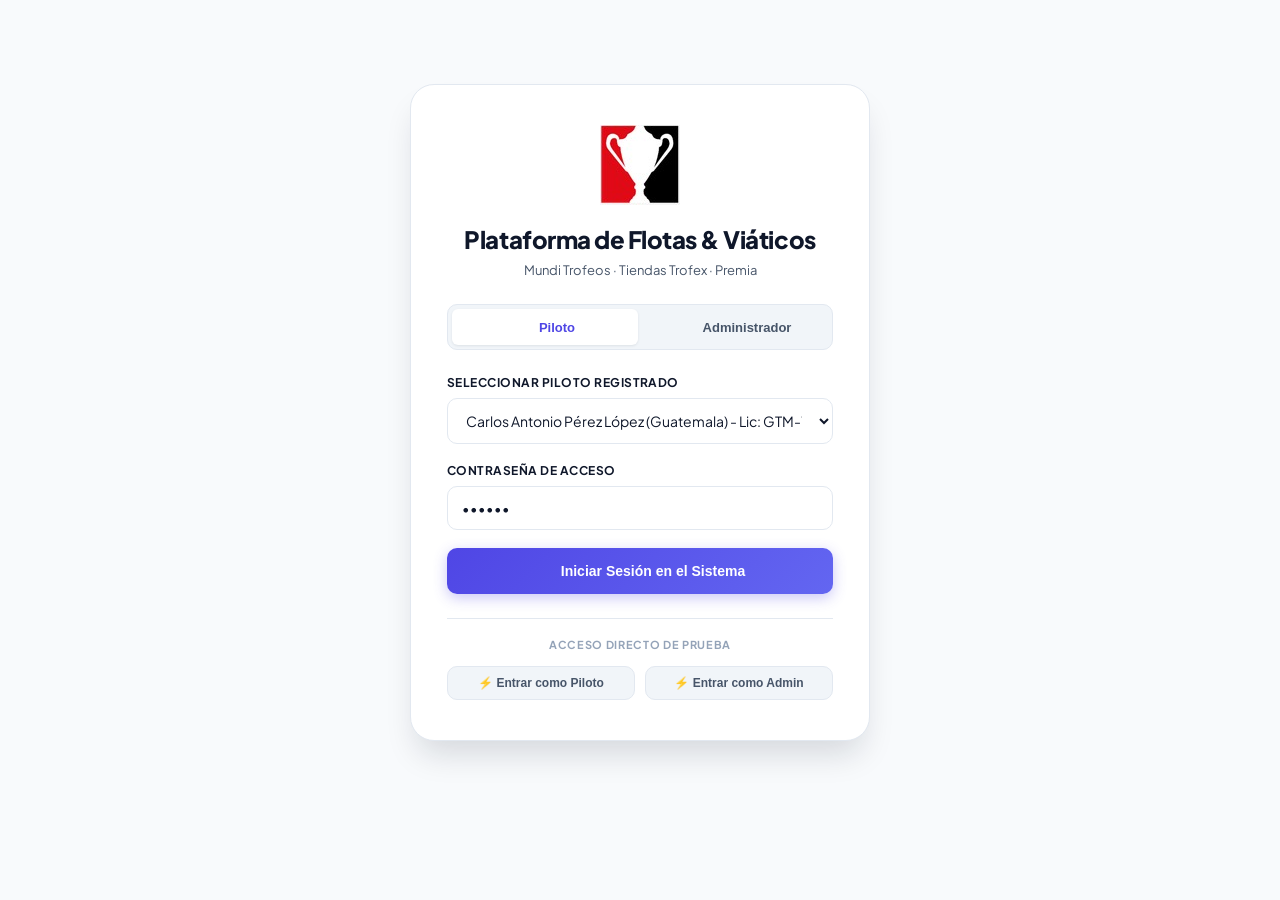
==== index.html @ e3c04eeb "Initial commit - Sistema de Rutas y Viaticos Grupo Premia" ====
<!DOCTYPE html>
<html lang="es">
<head>
  <meta charset="UTF-8">
  <meta name="viewport" content="width=device-width, initial-scale=1.0">
  <title>Mundi Trofeos · Tiendas Trofex · Premia - Sistema de Rutas y Viáticos</title>
  <link rel="stylesheet" href="css/styles.css">
  <!-- Lucide Icons -->
  <script src="https://unpkg.com/lucide@latest"></script>
  <!-- HTML2PDF.js for Client-Side PDF Generation -->
  <script src="https://cdnjs.cloudflare.com/ajax/libs/html2pdf.js/0.10.1/html2pdf.bundle.min.js"></script>
</head>
<body>

  <div class="app-container">
    
    <!-- ENTERPRISE NAVBAR -->
    <header class="navbar" id="navbar" style="display: none;">
      <div class="brand-section">
        <img src="logomundi.jpeg" alt="Logo Mundi Trofeos" class="brand-logo-img">
        <div class="brand-titles">
          <h1>Mundi Trofeos · Tiendas Trofex · Premia</h1>
          <p>Sistema de Gestión de Rutas y Viáticos · Centroamérica</p>
        </div>
      </div>

      <!-- Live Status Badge -->
      <div class="system-status-pill">
        <span class="status-dot"></span> <span id="status-pill-text">Pilotos</span>
      </div>

      <div class="nav-user-controls">
        <!-- Role Switcher Nav -->
        <div class="role-switcher-nav" id="nav-role-switcher">
          <button type="button" class="nav-role-btn active" id="nbtn-pilot" onclick="switchUserRole('pilot')">
            <i data-lucide="user-check" style="width: 14px; height: 14px;"></i> Modo Piloto
          </button>
          <button type="button" class="nav-role-btn" id="nbtn-admin" onclick="switchUserRole('admin')">
            <i data-lucide="shield" style="width: 14px; height: 14px;"></i> Modo Admin
          </button>
        </div>

        <!-- User Badge -->
        <div class="user-profile-badge" id="user-profile-badge">
          <div class="user-avatar-circle" id="user-avatar-text">U</div>
          <div style="display: flex; flex-direction: column;">
            <span class="user-name-text" id="user-display-name">Usuario</span>
            <span class="user-role-text" id="user-display-role">Piloto</span>
          </div>
        </div>

        <!-- Logout Button -->
        <button type="button" class="btn-logout-nav" onclick="logoutSession()">
          <i data-lucide="log-out" style="width: 14px; height: 14px;"></i> Salir
        </button>
      </div>
    </header>

    <!-- MAIN WORKSPACE -->
    <main class="main-workspace">

      <!-- ===================================================================
           1. AUTHENTICATION SCREEN (LOGIN)
           =================================================================== -->
      <section class="login-wrapper" id="login-screen">
        <div class="login-card-enterprise">
          <div class="login-brand-header">
            <img src="logomundi.jpeg" alt="Mundi Trofeos" class="login-logo-img">
            <h2>Plataforma de Flotas & Viáticos</h2>
            <p>Mundi Trofeos · Tiendas Trofex · Premia</p>
          </div>

          <!-- Role Selector -->
          <div class="login-role-tabs">
            <button type="button" class="role-tab-item active" id="tab-login-pilot" onclick="switchLoginRole('pilot')">
              <i data-lucide="user-check" style="width: 16px; height: 16px;"></i> Piloto
            </button>
            <button type="button" class="role-tab-item" id="tab-login-admin" onclick="switchLoginRole('admin')">
              <i data-lucide="shield" style="width: 16px; height: 16px;"></i> Administrador
            </button>
          </div>

          <!-- Form -->
          <form id="form-login" onsubmit="handleLoginSubmit(event)" style="display: flex; flex-direction: column; gap: 18px;">
            <div class="form-field" id="group-pilot-select">
              <label class="form-label-custom">Seleccionar Piloto Registrado</label>
              <select class="form-select-custom" id="login-pilot-id" required>
                <!-- Populated dynamically -->
              </select>
            </div>

            <div class="form-field" id="group-admin-email" style="display: none;">
              <label class="form-label-custom">Correo Corporativo</label>
              <input type="email" class="form-input-custom" id="login-admin-email" value="admin@munditrofeos.com" placeholder="admin@munditrofeos.com">
            </div>

            <div class="form-field">
              <label class="form-label-custom">Contraseña de Acceso</label>
              <input type="password" class="form-input-custom" id="login-password" value="123456" placeholder="••••••••" required>
            </div>

            <button type="submit" class="btn-primary-lg">
              <i data-lucide="log-in" style="width: 18px; height: 18px;"></i> Iniciar Sesión en el Sistema
            </button>
          </form>

          <!-- Quick Access Demo -->
          <div class="quick-demo-wrapper">
            <p class="demo-title-text">Acceso Directo de Prueba</p>
            <div class="demo-buttons-grid">
              <button type="button" class="btn-demo-pill" onclick="quickLogin('pilot')">⚡ Entrar como Piloto</button>
              <button type="button" class="btn-demo-pill" onclick="quickLogin('admin')">⚡ Entrar como Admin</button>
            </div>
          </div>
        </div>
      </section>

      <!-- ===================================================================
           2. PILOT PORTAL VIEW
           =================================================================== -->
      <section id="pilot-view" style="display: none; flex-direction: column; gap: 24px; width: 100%;">
        
        <!-- Welcome Hero Header -->
        <div class="card-enterprise" style="flex-direction: row; justify-content: space-between; align-items: center; flex-wrap: wrap;">
          <div>
            <span style="font-size: 11px; font-weight: 800; color: var(--primary); text-transform: uppercase; letter-spacing: 0.08em;">Portal del Conductor</span>
            <h2 id="pilot-welcome-name" style="font-size: 22px; font-weight: 800; color: var(--dark-slate);">Bienvenido al Sistema</h2>
            <p style="font-size: 13px; color: var(--text-secondary);">Selecciona una de las dos opciones de viaje para desplegar el formulario correspondiente.</p>
          </div>
        </div>

        <!-- ACTIVE ROUTE TELEMETRY BANNER -->
        <div id="active-route-banner" class="active-route-telemetry" style="display: none;">
          <div class="telemetry-top-bar">
            <div class="live-route-chip">
              <span class="pulse-dot-red"></span> RUTA EN MONITOREO ACTIVO
            </div>
            <div style="font-size: 12px; color: #94a3b8; font-weight: 600;" id="active-route-date">
              27/07/2026
            </div>
          </div>

          <div style="display: flex; align-items: center; justify-content: space-between; flex-wrap: wrap; gap: 16px;">
            <div>
              <p style="font-size: 11px; text-transform: uppercase; letter-spacing: 0.06em; color: #94a3b8;">Tiempo Transcurrido en Carretera</p>
              <div class="digital-timer-clock" id="active-route-timer">00:00:00</div>
            </div>

            <div style="width: 240px;">
              <button type="button" class="btn-end-route" onclick="confirmEndRoute()">
                <i data-lucide="stop-circle" style="width: 18px; height: 18px;"></i> Finalizar Ruta de Transporte
              </button>
            </div>
          </div>

          <div class="telemetry-specs-grid">
            <div class="spec-item">
              <p>Piloto a Cargo</p>
              <p id="ar-pilot-name">—</p>
            </div>
            <div class="spec-item">
              <p>Placa Vehículo</p>
              <p id="ar-vehicle-plate">—</p>
            </div>
            <div class="spec-item">
              <p>Unidad</p>
              <p id="ar-vehicle-unit">—</p>
            </div>
            <div class="spec-item">
              <p>Modelo</p>
              <p id="ar-vehicle-model">—</p>
            </div>
            <div class="spec-item">
              <p>Hora de Salida</p>
              <p id="ar-start-time">—</p>
            </div>
          </div>
        </div>

        <!-- -------------------------------------------------------------------
             TRIP TYPE SELECTION CARDS (ALWAYS VISIBLE FIRST)
             ------------------------------------------------------------------- -->
        <div id="section-trip-type-selector" class="card-enterprise">
          <div class="card-header-title">
            <i data-lucide="compass" style="width: 18px; height: 18px;"></i>
            Paso Obligatorio: Seleccionar Opción de Viaje
          </div>
          <p style="font-size: 13px; color: var(--text-secondary); font-weight: 600;">⚠️ Por favor haz clic en una de las dos opciones para desplegar el formulario correspondiente:</p>

          <div class="trip-type-grid" style="margin-top: 10px;">
            <!-- Option 1: Viaje de -1 día -->
            <div class="trip-type-card single-day" id="card-type-single" onclick="selectTripType('single')">
              <div class="trip-type-icon emerald"><i data-lucide="truck"></i></div>
              <span class="trip-type-badge badge-success">Recorrido Local / Diario</span>
              <h3>Viaje de 1 Día o Menos (-1 Día)</h3>
              <p>Para rutas diarias de reparto o inspecciones cortas sin pernocta. Incluye checklist pre-viaje, control de odómetro, combustible y cronómetro en vivo.</p>
            </div>

            <!-- Option 2: Viaje de +1 día -->
            <div class="trip-type-card multi-day" id="card-type-multi" onclick="selectTripType('multi')">
              <div class="trip-type-icon purple"><i data-lucide="hotel"></i></div>
              <span class="trip-type-badge badge-purple">Recorrido Con Pernocta</span>
              <h3>Viaje de Más de 1 Día (+1 Día)</h3>
              <p>Para rutas foráneas de larga distancia que requieren hospedaje, presupuesto de comidas, combustible por galonaje, depreciación y carga de recibos.</p>
            </div>
          </div>
        </div>

        <!-- -------------------------------------------------------------------
             FORM OPTION 1: SINGLE-DAY PRE-TRIP INSPECTION FORM (HIDDEN UNTIL SELECTED)
             ------------------------------------------------------------------- -->
        <div id="section-single-day-form" class="card-enterprise" style="display: none;">
          <div class="card-header-title">
            <i data-lucide="clipboard-check" style="width: 18px; height: 18px;"></i>
            Formulario de Ruta de 1 Día (Inspección Pre-Viaje)
          </div>

          <form id="form-inspection" onsubmit="handleStartRouteSubmit(event)" style="display: flex; flex-direction: column; gap: 24px;">
            
            <div style="display: grid; grid-template-columns: repeat(auto-fit, minmax(220px, 1fr)); gap: 16px;">
              <div class="form-field">
                <label class="form-label-custom">Piloto Asignado</label>
                <select class="form-select-custom" id="insp-pilot-id" required>
                  <!-- Dynamically filled -->
                </select>
              </div>

              <div class="form-field">
                <label class="form-label-custom">Vehículo de la Flota</label>
                <select class="form-select-custom" id="insp-vehicle-id" required onchange="handleVehicleChange()">
                  <!-- Dynamically filled -->
                </select>
              </div>

              <div class="form-field">
                <label class="form-label-custom">Fecha de Salida</label>
                <input type="date" class="form-input-custom" id="insp-date" required>
              </div>

              <div class="form-field">
                <label class="form-label-custom">Hora de Inicio</label>
                <input type="text" class="form-input-custom" id="insp-start-time" readonly style="background: #f8fafc; font-weight: 700;">
              </div>
            </div>

            <!-- Vehicle Specs Badge -->
            <div id="vehicle-specs-badge" style="background: var(--bg-app); padding: 14px 18px; border-radius: var(--radius-md); border: 1px solid var(--border-light); display: flex; gap: 20px; font-size: 13px; flex-wrap: wrap;">
              <div><strong>Placa:</strong> <span id="vbadge-plate">—</span></div>
              <div><strong>Unidad:</strong> <span id="vbadge-unit">—</span></div>
              <div><strong>Tipo:</strong> <span id="vbadge-type">—</span></div>
              <div><strong>Modelo:</strong> <span id="vbadge-model">—</span></div>
              <div><strong>Chasis:</strong> <span id="vbadge-chassis">—</span></div>
            </div>

            <!-- Cleanliness, Fuel & Odometer -->
            <div style="border-top: 1px solid var(--border-light); padding-top: 18px; display: flex; flex-direction: column; gap: 16px;">
              <span style="font-size: 11px; font-weight: 800; color: var(--text-muted); text-transform: uppercase; letter-spacing: 0.06em;">1. Limpieza, Combustible & Odómetro</span>

              <div style="display: grid; grid-template-columns: repeat(auto-fit, minmax(240px, 1fr)); gap: 18px;">
                <div class="form-field">
                  <label class="form-label-custom">Limpieza Interior</label>
                  <div class="quality-selector-grid" id="qs-interior">
                    <div class="quality-pill-item bueno active" onclick="setQuality('interior', 'Bueno')">Bueno</div>
                    <div class="quality-pill-item regular" onclick="setQuality('interior', 'Regular')">Regular</div>
                    <div class="quality-pill-item malo" onclick="setQuality('interior', 'Malo')">Malo</div>
                  </div>
                </div>

                <div class="form-field">
                  <label class="form-label-custom">Limpieza Exterior</label>
                  <div class="quality-selector-grid" id="qs-exterior">
                    <div class="quality-pill-item bueno active" onclick="setQuality('exterior', 'Bueno')">Bueno</div>
                    <div class="quality-pill-item regular" onclick="setQuality('exterior', 'Regular')">Regular</div>
                    <div class="quality-pill-item malo" onclick="setQuality('exterior', 'Malo')">Malo</div>
                  </div>
                </div>

                <!-- FUEL LEVEL PILLS -->
                <div class="form-field" style="grid-column: span 2;">
                  <label class="form-label-custom">Nivel de Combustible</label>
                  <div class="quality-selector-grid" id="qs-fuel">
                    <div class="quality-pill-item bueno active" onclick="setQuality('fuel', 'Lleno')">Lleno (100%)</div>
                    <div class="quality-pill-item bueno" onclick="setQuality('fuel', '3/4')">3/4 de Tanque</div>
                    <div class="quality-pill-item regular" onclick="setQuality('fuel', '1/2')">1/2 Tanque</div>
                    <div class="quality-pill-item regular" onclick="setQuality('fuel', '1/4')">1/4 de Tanque</div>
                    <div class="quality-pill-item malo" onclick="setQuality('fuel', 'Reserva')">Reserva</div>
                  </div>
                </div>

                <div class="form-field" style="grid-column: span 2;">
                  <label class="form-label-custom">Lectura de Odómetro (KM)</label>
                  <input type="text" class="form-input-custom" id="insp-odometer" placeholder="Ej. 125,430 km" required>
                </div>
              </div>
            </div>

            <!-- Damage & Mechanical Defects Inspection -->
            <div style="border-top: 1px solid var(--border-light); padding-top: 18px;">
              <span style="font-size: 11px; font-weight: 800; color: var(--text-muted); text-transform: uppercase; letter-spacing: 0.06em;">2. Inspección de Carrocería & Defectos Mecánicos</span>

              <!-- MAIN CONDITIONAL QUESTION -->
              <div class="switch-row" style="margin-top: 12px; background: var(--bg-app); padding: 14px 18px; border-radius: var(--radius-md); border: 1.5px solid var(--border-light);">
                <span class="switch-label-text" style="font-weight: 800; font-size: 14px; color: var(--dark-slate);">¿El vehículo tiene algún daño o defecto mecánico?</span>
                <div style="display: flex; align-items: center; gap: 10px;">
                  <span id="label-has-defects" style="font-size: 12px; font-weight: 800; color: var(--text-muted);">No</span>
                  <label class="ios-switch">
                    <input type="checkbox" id="chk-has-defects" onchange="toggleDefectsSubOptions(this.checked)">
                    <span class="ios-slider"></span>
                  </label>
                </div>
              </div>

              <!-- SUB-OPTIONS CONTAINER (HIDDEN UNTIL SWITCH IS TURNED YES/ON) -->
              <div id="defects-suboptions-container" style="display: none; grid-template-columns: repeat(auto-fit, minmax(240px, 1fr)); gap: 14px; margin-top: 14px; padding: 16px; background: var(--bg-app); border-radius: var(--radius-md); border-left: 4px solid var(--rose);">
                <div class="switch-row">
                  <span class="switch-label-text">Daño en Carrocería / Golpes</span>
                  <label class="ios-switch"><input type="checkbox" id="chk-dmg-carroceria"><span class="ios-slider"></span></label>
                </div>
                <div class="switch-row">
                  <span class="switch-label-text">Vidrios / Parabrisas Rajado</span>
                  <label class="ios-switch"><input type="checkbox" id="chk-dmg-vidrios"><span class="ios-slider"></span></label>
                </div>
                <div class="switch-row">
                  <span class="switch-label-text">Llantas Desgastadas / Ponchadas</span>
                  <label class="ios-switch"><input type="checkbox" id="chk-dmg-llantas"><span class="ios-slider"></span></label>
                </div>
                <div class="switch-row">
                  <span class="switch-label-text">Espejos Retrovisores Rotos</span>
                  <label class="ios-switch"><input type="checkbox" id="chk-dmg-espejos"><span class="ios-slider"></span></label>
                </div>
                <div class="switch-row">
                  <span class="switch-label-text">Falla en Sistema de Alarma</span>
                  <label class="ios-switch"><input type="checkbox" id="chk-alarm"><span class="ios-slider"></span></label>
                </div>
                <div class="switch-row">
                  <span class="switch-label-text">Tablero / Indicadores con Falla</span>
                  <label class="ios-switch"><input type="checkbox" id="chk-def-tablero"><span class="ios-slider"></span></label>
                </div>

                <!-- Photografic Evidence for Defects -->
                <div style="grid-column: 1 / -1; margin-top: 8px; border-top: 1px dashed var(--border-light); padding-top: 12px;">
                  <label class="form-label-custom" style="color: var(--rose); font-weight: 800;">📷 Evidencia Fotográfica de Daños o Defectos</label>
                  <input type="file" id="input-defect-photo" accept="image/*" class="form-input-custom" onchange="handleDefectPhotoUpload(event)" style="background: #ffffff;">
                  <div id="preview-defect-photo-container" style="margin-top: 10px; display: none; text-align: center;">
                    <img id="preview-defect-photo" src="" style="max-width: 100%; max-height: 220px; border-radius: 8px; border: 1px solid var(--border-light); box-shadow: var(--shadow-sm);">
                  </div>
                </div>
              </div>
            </div>

            <!-- NIVELES DE FLUIDOS -->
            <div style="border-top: 1px solid var(--border-light); padding-top: 18px;">
              <span style="font-size: 11px; font-weight: 800; color: var(--text-muted); text-transform: uppercase; letter-spacing: 0.06em;">3. Niveles de Fluidos</span>

              <div style="display: grid; grid-template-columns: repeat(auto-fit, minmax(240px, 1fr)); gap: 18px; margin-top: 12px;">
                <!-- Aceite de Motor -->
                <div class="form-field">
                  <label class="form-label-custom">Aceite de Motor</label>
                  <div class="quality-selector-grid" id="qs-fluid-aceite">
                    <div class="quality-pill-item bueno active" onclick="setQuality('fluid-aceite', 'Correcto')">Correcto</div>
                    <div class="quality-pill-item regular" onclick="setQuality('fluid-aceite', 'Bajo')">Bajo</div>
                    <div class="quality-pill-item malo" onclick="setQuality('fluid-aceite', 'Crítico')">Crítico</div>
                  </div>
                </div>

                <!-- Agua / Radiador -->
                <div class="form-field">
                  <label class="form-label-custom">Agua / Radiador</label>
                  <div class="quality-selector-grid" id="qs-fluid-radiador">
                    <div class="quality-pill-item bueno active" onclick="setQuality('fluid-radiador', 'Correcto')">Correcto</div>
                    <div class="quality-pill-item regular" onclick="setQuality('fluid-radiador', 'Bajo')">Bajo</div>
                    <div class="quality-pill-item malo" onclick="setQuality('fluid-radiador', 'Crítico')">Crítico</div>
                  </div>
                </div>

                <!-- Líquido de Frenos -->
                <div class="form-field">
                  <label class="form-label-custom">Líquido de Frenos</label>
                  <div class="quality-selector-grid" id="qs-fluid-frenos">
                    <div class="quality-pill-item bueno active" onclick="setQuality('fluid-frenos', 'Correcto')">Correcto</div>
                    <div class="quality-pill-item regular" onclick="setQuality('fluid-frenos', 'Bajo')">Bajo</div>
                    <div class="quality-pill-item malo" onclick="setQuality('fluid-frenos', 'Crítico')">Crítico</div>
                  </div>
                </div>

                <!-- Líquido Hidráulico -->
                <div class="form-field">
                  <label class="form-label-custom">Líquido Hidráulico</label>
                  <div class="quality-selector-grid" id="qs-fluid-hidraulico">
                    <div class="quality-pill-item bueno active" onclick="setQuality('fluid-hidraulico', 'Correcto')">Correcto</div>
                    <div class="quality-pill-item regular" onclick="setQuality('fluid-hidraulico', 'Bajo')">Bajo</div>
                    <div class="quality-pill-item malo" onclick="setQuality('fluid-hidraulico', 'Crítico')">Crítico</div>
                  </div>
                </div>
              </div>
            </div>

            <!-- Emergency Kit & Documentation Checklist -->
            <div style="border-top: 1px solid var(--border-light); padding-top: 18px;">
              <span style="font-size: 11px; font-weight: 800; color: var(--text-muted); text-transform: uppercase; letter-spacing: 0.06em;">4. Kit de Emergencia & Documentos Obligatorios</span>

              <div style="display: grid; grid-template-columns: repeat(auto-fit, minmax(240px, 1fr)); gap: 12px; margin-top: 12px;">
                <div class="switch-row">
                  <span class="switch-label-text">Llanta de Repuesto Operativa</span>
                  <label class="ios-switch"><input type="checkbox" id="kit-llanta" checked><span class="ios-slider"></span></label>
                </div>
                <div class="switch-row">
                  <span class="switch-label-text">Triquet / Gato Hidráulico</span>
                  <label class="ios-switch"><input type="checkbox" id="kit-gato" checked><span class="ios-slider"></span></label>
                </div>
                <div class="switch-row">
                  <span class="switch-label-text">Triángulos de Señalización</span>
                  <label class="ios-switch"><input type="checkbox" id="kit-triangulo" checked><span class="ios-slider"></span></label>
                </div>
                <div class="switch-row">
                  <span class="switch-label-text">Extintor Recargado</span>
                  <label class="ios-switch"><input type="checkbox" id="kit-extintor" checked><span class="ios-slider"></span></label>
                </div>
                <div class="switch-row">
                  <span class="switch-label-text">Tarjeta de Circulación Vigente</span>
                  <label class="ios-switch"><input type="checkbox" id="doc-tarjeta" checked><span class="ios-slider"></span></label>
                </div>
                <div class="switch-row">
                  <span class="switch-label-text">Licencia de Conducir Vigente</span>
                  <label class="ios-switch"><input type="checkbox" id="doc-licencia" checked><span class="ios-slider"></span></label>
                </div>
              </div>
            </div>

            <div style="display: flex; gap: 12px; flex-wrap: wrap; margin-top: 8px;">
              <button type="submit" class="btn-primary-lg" style="flex: 1;">
                <i data-lucide="play-circle" style="width: 18px; height: 18px;"></i> Guardar Inspección e Iniciar Ruta Corta
              </button>
              <button type="button" class="btn-secondary-custom" onclick="downloadSingleDayFormPDF()" style="padding: 12px 20px;">
                <i data-lucide="file-text" style="width: 18px; height: 18px;"></i> Generar PDF de Inspección
              </button>
            </div>
          </form>
        </div>

        <!-- -------------------------------------------------------------------
             FORM OPTION 2: MULTI-DAY VIÁTICOS CALCULATOR FORM (HIDDEN UNTIL SELECTED)
             ------------------------------------------------------------------- -->
        <div id="section-multi-day-form" class="card-enterprise" style="display: none;">
          <div class="card-header-title" style="color: var(--purple);">
            <i data-lucide="calculator" style="width: 18px; height: 18px;"></i>
            Solicitud y Cálculo de Viáticos (Viaje de Más de 1 Día)
          </div>

          <form id="form-viaticos" onsubmit="handleSaveViaticosSubmit(event)" style="display: flex; flex-direction: column; gap: 24px;">
            
            <!-- Step 1: General Info -->
            <div>
              <span style="font-size: 12px; font-weight: 800; color: var(--purple); text-transform: uppercase; letter-spacing: 0.06em;">Paso 1. Datos Generales del Viaje</span>
              <div style="display: grid; grid-template-columns: repeat(auto-fit, minmax(220px, 1fr)); gap: 16px; margin-top: 12px;">
                <div class="form-field">
                  <label class="form-label-custom">Solicitante</label>
                  <select class="form-select-custom" id="vreq-solicitante" required onchange="handleViaticosSolicitanteChange()">
                    <!-- Dynamically filled -->
                  </select>
                </div>

                <div class="form-field">
                  <label class="form-label-custom">Puesto / Zona</label>
                  <input type="text" class="form-input-custom" id="vreq-puesto" readonly style="background: var(--bg-app); font-weight: 600;">
                </div>

                <div class="form-field">
                  <label class="form-label-custom">Vehículo Asignado</label>
                  <select class="form-select-custom" id="vreq-vehiculo" required onchange="handleViaticosVehicleChange()">
                    <!-- Dynamically filled -->
                  </select>
                </div>
              </div>

              <div style="display: grid; grid-template-columns: repeat(auto-fit, minmax(200px, 1fr)); gap: 16px; margin-top: 14px;">
                <div class="form-field">
                  <label class="form-label-custom">Fecha de Salida</label>
                  <input type="date" class="form-input-custom" id="vreq-fsalida" required onchange="recalculateViaticos()">
                </div>

                <div class="form-field">
                  <label class="form-label-custom">Fecha de Regreso</label>
                  <input type="date" class="form-input-custom" id="vreq-fregreso" required onchange="recalculateViaticos()">
                </div>

                <div class="form-field">
                  <label class="form-label-custom">Motivo del Viaje</label>
                  <select class="form-select-custom" id="vreq-motivo" required>
                    <!-- Dynamically filled -->
                  </select>
                </div>
              </div>
            </div>

            <!-- Step 2: Route Legs & Kilometraje -->
            <div style="border-top: 1px solid var(--border-light); padding-top: 18px;">
              <div style="display: flex; justify-content: space-between; align-items: center;">
                <span style="font-size: 12px; font-weight: 800; color: var(--purple); text-transform: uppercase; letter-spacing: 0.06em;">Paso 2. Ruta & Tramos de Recorrido</span>
                <button type="button" class="btn-secondary-custom" onclick="addLegRow()" style="padding: 4px 10px; font-size: 11px;">+ Agregar Tramo</button>
              </div>

              <div id="viaticos-legs-container" style="display: flex; flex-direction: column; gap: 10px; margin-top: 12px;">
                <!-- Leg rows added dynamically -->
              </div>

              <div style="display: grid; grid-template-columns: 1fr 1fr; gap: 16px; margin-top: 14px;">
                <div class="form-field">
                  <label class="form-label-custom">KM Totales Calculados</label>
                  <input type="number" step="0.1" class="form-input-custom" id="vreq-kmtotal" required oninput="recalculateViaticos()" placeholder="Ej. 450">
                </div>
                <div class="form-field">
                  <label class="form-label-custom">Tiempo Estimado de Recorrido</label>
                  <input type="text" class="form-input-custom" id="vreq-tiempo" placeholder="Ej. 8 horas 30 min">
                </div>
              </div>
            </div>

            <!-- Step 3: Hotel / Hospedaje -->
            <div style="border-top: 1px solid var(--border-light); padding-top: 18px;">
              <div style="display: flex; justify-content: space-between; align-items: center;">
                <span style="font-size: 12px; font-weight: 800; color: var(--purple); text-transform: uppercase; letter-spacing: 0.06em;">Paso 3. Hospedaje / Hotel</span>
                <button type="button" class="btn-secondary-custom" onclick="addHotelRow()" style="padding: 4px 10px; font-size: 11px;">+ Agregar Hotel</button>
              </div>

              <div id="viaticos-hotels-container" style="display: flex; flex-direction: column; gap: 10px; margin-top: 12px;">
                <!-- Hotel rows -->
              </div>
              <div style="text-align: right; margin-top: 8px;">
                <span class="badge-chip badge-success" id="badge-total-hotel">Total Hotel: Q 0.00</span>
              </div>
            </div>

            <!-- Step 4: Comidas por Día -->
            <div style="border-top: 1px solid var(--border-light); padding-top: 18px;">
              <span style="font-size: 12px; font-weight: 800; color: var(--purple); text-transform: uppercase; letter-spacing: 0.06em;">Paso 4. Presupuesto de Comidas por Día</span>
              <p style="font-size: 12px; color: var(--text-secondary); margin-top: 4px;">Desayuno: Q30 · Almuerzo: Q40 · Cena: Q40 (Se desglosa automáticamente por cada fecha del recorrido)</p>
              
              <div id="viaticos-meals-container" style="display: flex; flex-direction: column; gap: 10px; margin-top: 12px;">
                <!-- Meals per day dynamically generated -->
              </div>
            </div>

            <!-- Step 5: Fuel & Depreciation -->
            <div style="border-top: 1px solid var(--border-light); padding-top: 18px;">
              <span style="font-size: 12px; font-weight: 800; color: var(--purple); text-transform: uppercase; letter-spacing: 0.06em;">Paso 5. Combustible & Depreciación</span>

              <!-- QUESTION: PROPIO VS EMPRESA -->
              <div style="margin-top: 12px; background: var(--bg-app); padding: 14px 18px; border-radius: var(--radius-md); border: 1.5px solid var(--border-light); display: flex; align-items: center; justify-content: space-between; flex-wrap: wrap; gap: 12px;">
                <span style="font-weight: 800; font-size: 14px; color: var(--dark-slate);">¿El vehículo utilizado es propio o de la empresa?</span>
                
                <div class="quality-selector-grid" id="qs-vehicle-ownership" style="grid-template-columns: 1fr 1fr; width: 260px;">
                  <div class="quality-pill-item bueno active" id="pill-owner-empresa" onclick="setVehicleOwnership('empresa')">De la Empresa</div>
                  <div class="quality-pill-item regular" id="pill-owner-propio" onclick="setVehicleOwnership('propio')">Propio</div>
                </div>
              </div>

              <!-- EXISTING OPTIONS CONTAINER (DISPLAYED ONLY IF PROPIO) -->
              <div id="fuel-deprec-fields-container" style="display: none; flex-direction: column; gap: 16px; margin-top: 16px;">
                <div style="display: grid; grid-template-columns: repeat(auto-fit, minmax(180px, 1fr)); gap: 16px;">
                  <div class="form-field">
                    <label class="form-label-custom">Rendimiento (km/galón)</label>
                    <input type="number" step="0.1" class="form-input-custom" id="vreq-rendimiento" required oninput="recalculateViaticos()">
                  </div>
                  <div class="form-field">
                    <label class="form-label-custom">Precio por Galón (Q)</label>
                    <input type="number" step="0.01" class="form-input-custom" id="vreq-preciogalon" required oninput="recalculateViaticos()">
                  </div>
                  <div class="form-field">
                    <label class="form-label-custom">Depreciación por KM (Q)</label>
                    <input type="number" step="0.01" class="form-input-custom" id="vreq-depreciacionkm" value="0.50" required oninput="recalculateViaticos()">
                  </div>
                </div>

                <div style="background: var(--bg-app); padding: 14px; border-radius: var(--radius-md); border: 1px solid var(--border-light); display: grid; grid-template-columns: repeat(auto-fit, minmax(180px, 1fr)); gap: 12px; font-size: 13px;">
                  <div><strong>Galones Requeridos:</strong> <span id="vreq-galones-val">0.00 gal</span></div>
                  <div><strong>Costo de Gasolina:</strong> <span id="vreq-costogasolina-val">Q 0.00</span></div>
                  <div><strong>Costo Depreciación:</strong> <span id="vreq-costodeprec-val">Q 0.00</span></div>
                </div>
              </div>
            </div>

            <!-- Step 6: Otros Gastos -->
            <div style="border-top: 1px solid var(--border-light); padding-top: 18px;">
              <div style="display: flex; justify-content: space-between; align-items: center;">
                <span style="font-size: 12px; font-weight: 800; color: var(--purple); text-transform: uppercase; letter-spacing: 0.06em;">Paso 6. Otros Gastos (Peajes, Parqueos, Ferrys)</span>
                <button type="button" class="btn-secondary-custom" onclick="addOtrosRow()" style="padding: 4px 10px; font-size: 11px;">+ Agregar Gasto</button>
              </div>

              <div id="viaticos-otros-container" style="display: flex; flex-direction: column; gap: 10px; margin-top: 12px;">
                <!-- Otros gastos -->
              </div>
            </div>

            <!-- Step 7: Receipts & Invoice Upload -->
            <div style="border-top: 1px solid var(--border-light); padding-top: 18px;">
              <div style="display: flex; justify-content: space-between; align-items: center;">
                <span style="font-size: 12px; font-weight: 800; color: var(--purple); text-transform: uppercase; letter-spacing: 0.06em;">Paso 7. Comprobantes & Facturas</span>
                <button type="button" class="btn-secondary-custom" onclick="addReciboRow()" style="padding: 4px 10px; font-size: 11px;">+ Adjuntar Recibo</button>
              </div>
              <p style="font-size: 11px; color: var(--rose); margin-top: 4px; font-weight: 700;">* Factura de Hotel y Combustible obligatoria para liquidación contable.</p>

              <div id="viaticos-recibos-container" style="display: flex; flex-direction: column; gap: 10px; margin-top: 12px;">
                <!-- Recibos -->
              </div>
            </div>

            <!-- Viáticos Summary Box -->
            <div class="viaticos-summary-box" id="pdf-target-viaticos-summary">
              <h3 style="font-size: 16px; font-weight: 800; color: #ffffff;">Resumen de la Solicitud de Viáticos</h3>
              <div class="summary-row-item"><span class="lbl">Hospedaje / Hotel</span><span class="val" id="sum-hotel">Q 0.00</span></div>
              <div class="summary-row-item"><span class="lbl">Alimentación / Comidas</span><span class="val" id="sum-comidas">Q 0.00</span></div>
              <div class="summary-row-item"><span class="lbl">Combustible (Gasolina/Diésel)</span><span class="val" id="sum-combustible">Q 0.00</span></div>
              <div class="summary-row-item"><span class="lbl">Depreciación de Vehículo</span><span class="val" id="sum-depreciacion">Q 0.00</span></div>
              <div class="summary-row-item"><span class="lbl">Otros Gastos</span><span class="val" id="sum-otros">Q 0.00</span></div>

              <div class="summary-total-big">
                <span class="lbl">Total Presupuestado</span>
                <span class="val" id="sum-total-gran">Q 0.00</span>
              </div>
            </div>

            <!-- Action Buttons -->
            <div style="display: flex; gap: 12px; flex-wrap: wrap;">
              <button type="submit" class="btn-primary-lg" style="flex: 1;">
                <i data-lucide="save" style="width: 18px; height: 18px;"></i> Guardar Solicitud de Viáticos
              </button>
              <button type="button" class="btn-secondary-custom" onclick="downloadViaticosFormPDF()" style="padding: 12px 20px;">
                <i data-lucide="file-text" style="width: 18px; height: 18px;"></i> Generar PDF de Solicitud
              </button>
            </div>

          </form>
        </div>

        <!-- ROUTE HISTORY TABLE -->
        <div class="card-enterprise">
          <div class="card-header-title" style="justify-content: space-between;">
            <div style="display: flex; align-items: center; gap: 10px;">
              <i data-lucide="history" style="width: 18px; height: 18px;"></i>
              Historial de Rutas & Solicitudes de Viáticos
            </div>
            <button type="button" class="btn-secondary-custom" onclick="downloadPilotHistoryPDF()" style="padding: 6px 14px; font-size: 12px;">
              <i data-lucide="file-text" style="width: 14px; height: 14px;"></i> Generar PDF de Historial
            </button>
          </div>

          <div class="table-wrapper" id="pdf-target-pilot-history">
            <table class="saas-table">
              <thead>
                <tr>
                  <th>Fecha</th>
                  <th>Piloto / Solicitante</th>
                  <th>Vehículo / Placa</th>
                  <th>Tipo / Motivo</th>
                  <th>Horario / Días</th>
                  <th>Total / Duración</th>
                  <th>Acciones</th>
                </tr>
              </thead>
              <tbody id="tbody-pilot-history">
                <!-- Dynamically filled -->
              </tbody>
            </table>
          </div>
        </div>

      </section>

      <!-- ===================================================================
           3. ADMIN PORTAL VIEW
           =================================================================== -->
      <section id="admin-view" style="display: none; flex-direction: column; gap: 24px; width: 100%;">
        
        <!-- Header -->
        <div class="card-enterprise" style="flex-direction: row; justify-content: space-between; align-items: center; flex-wrap: wrap;">
          <div>
            <span style="font-size: 11px; font-weight: 800; color: #9333ea; text-transform: uppercase; letter-spacing: 0.08em;">Consola de Administración</span>
            <h2 style="font-size: 22px; font-weight: 800; color: var(--dark-slate);">Panel de Control de Flotas, Catálogos & Viáticos</h2>
            <p style="font-size: 13px; color: var(--text-secondary);">Monitoreo integral de pilotos, vehículos, distancias preestablecidas y solicitudes de viáticos.</p>
          </div>
        </div>

        <!-- KPI Metrics Grid -->
        <div class="admin-metrics-grid">
          <div class="metric-card-saas">
            <div class="metric-icon-box purple"><i data-lucide="users"></i></div>
            <div class="metric-data">
              <h3 id="kpi-pilots-count">0</h3>
              <p>Pilotos Registrados</p>
            </div>
          </div>

          <div class="metric-card-saas">
            <div class="metric-icon-box blue"><i data-lucide="truck"></i></div>
            <div class="metric-data">
              <h3 id="kpi-vehicles-count">0</h3>
              <p>Unidades en Flota</p>
            </div>
          </div>

          <div class="metric-card-saas">
            <div class="metric-icon-box emerald"><i data-lucide="activity"></i></div>
            <div class="metric-data">
              <h3 id="kpi-active-count">0</h3>
              <p>Rutas en Progreso</p>
            </div>
          </div>

          <div class="metric-card-saas">
            <div class="metric-icon-box amber"><i data-lucide="receipt"></i></div>
            <div class="metric-data">
              <h3 id="kpi-viaticos-count">0</h3>
              <p>Solicitudes de Viáticos</p>
            </div>
          </div>
        </div>

        <!-- Admin Navigation Tabs -->
        <div class="admin-tabs-bar">
          <button type="button" class="admin-tab-item active" id="atab-pilots" onclick="switchAdminTab('pilots')">
            <i data-lucide="users" style="width: 16px; height: 16px;"></i> Gestión de Pilotos
          </button>
          <button type="button" class="admin-tab-item" id="atab-vehicles" onclick="switchAdminTab('vehicles')">
            <i data-lucide="truck" style="width: 16px; height: 16px;"></i> Flota de Vehículos
          </button>
          <button type="button" class="admin-tab-item" id="atab-viaticos-config" onclick="switchAdminTab('viaticos-config')">
            <i data-lucide="settings" style="width: 16px; height: 16px;"></i> Configuración de Viáticos & Catálogos
          </button>
          <button type="button" class="admin-tab-item" id="atab-monitoring" onclick="switchAdminTab('monitoring')">
            <i data-lucide="shield-check" style="width: 16px; height: 16px;"></i> Auditoría de Rutas & Viáticos
          </button>
        </div>

        <!-- TAB 1: PILOTS MANAGEMENT -->
        <div id="admin-tab-content-pilots" class="card-enterprise">
          <div style="display: flex; justify-content: space-between; align-items: center; flex-wrap: wrap; gap: 14px;">
            <input type="text" class="form-input-custom" id="search-pilots" placeholder="🔍 Buscar piloto por nombre, licencia o país..." style="max-width: 340px;" oninput="renderAdminPilotsTable()">
            <button type="button" class="btn-primary-lg" onclick="openModalAddPilot()" style="width: auto; padding: 10px 18px; font-size: 13px;">
              <i data-lucide="user-plus" style="width: 16px; height: 16px;"></i> Registrar Nuevo Piloto
            </button>
          </div>

          <div class="table-wrapper" style="margin-top: 16px;">
            <table class="saas-table">
              <thead>
                <tr>
                  <th>Piloto</th>
                  <th>Edad / Puesto</th>
                  <th>No. Licencia</th>
                  <th>Tipo</th>
                  <th>Vencimiento</th>
                  <th>Foto Licencia</th>
                  <th>Estado Licencia</th>
                  <th>País</th>
                  <th>Acciones</th>
                </tr>
              </thead>
              <tbody id="tbody-admin-pilots">
                <!-- Dynamically populated -->
              </tbody>
            </table>
          </div>
        </div>

        <!-- TAB 2: VEHICLES MANAGEMENT -->
        <div id="admin-tab-content-vehicles" class="card-enterprise" style="display: none;">
          <div style="display: flex; justify-content: space-between; align-items: center; flex-wrap: wrap; gap: 14px;">
            <input type="text" class="form-input-custom" id="search-vehicles" placeholder="🔍 Buscar por placa, unidad o modelo..." style="max-width: 340px;" oninput="renderAdminVehiclesTable()">
            <button type="button" class="btn-primary-lg" onclick="openModalAddVehicle()" style="width: auto; padding: 10px 18px; font-size: 13px;">
              <i data-lucide="plus-square" style="width: 16px; height: 16px;"></i> Registrar Vehículo
            </button>
          </div>

          <div class="table-wrapper" style="margin-top: 16px;">
            <table class="saas-table">
              <thead>
                <tr>
                  <th>Placa</th>
                  <th>Nombre Unidad</th>
                  <th>Tipo</th>
                  <th>Marca / Modelo</th>
                  <th>Rendimiento (KM/Gal)</th>
                  <th>Combustible</th>
                  <th>Acciones</th>
                </tr>
              </thead>
              <tbody id="tbody-admin-vehicles">
                <!-- Dynamically populated -->
              </tbody>
            </table>
          </div>
        </div>

        <!-- TAB 3: VIÁTICOS CONFIGURATION & CATALOGS -->
        <div id="admin-tab-content-viaticos-config" class="card-enterprise" style="display: none;">
          <div class="card-header-title">
            <i data-lucide="sliders" style="width: 18px; height: 18px;"></i>
            Configuración de Catálogos Corporativos para Viáticos
          </div>
          <p style="font-size: 13px; color: var(--text-secondary);">Administra las distancias preestablecidas, motivos de viaje y tarifas estándar empleadas en el cálculo de viáticos.</p>

          <!-- Config Sub-panels -->
          <div style="display: flex; flex-direction: column; gap: 24px; margin-top: 12px;">
            
            <!-- 1. Preset Distances Catalog -->
            <div style="border: 1px solid var(--border-light); border-radius: var(--radius-lg); padding: 18px; background: var(--bg-app);">
              <div style="display: flex; justify-content: space-between; align-items: center; flex-wrap: wrap; gap: 10px; margin-bottom: 12px;">
                <h4 style="font-size: 14px; font-weight: 800; color: var(--dark-slate);">📍 Tabla Maestra de Distancias Preestablecidas</h4>
                <button type="button" class="btn-secondary-custom" onclick="openModalAddPresetRoute()" style="padding: 6px 12px; font-size: 12px;">+ Agregar Distancia</button>
              </div>

              <div class="table-wrapper">
                <table class="saas-table">
                  <thead>
                    <tr>
                      <th>Origen</th>
                      <th>Destino</th>
                      <th>Distancia Validad (KM)</th>
                      <th>Acción</th>
                    </tr>
                  </thead>
                  <tbody id="tbody-admin-preset-routes">
                    <!-- Populated dynamically -->
                  </tbody>
                </table>
              </div>
            </div>

            <!-- 2. Travel Reasons Catalog -->
            <div style="border: 1px solid var(--border-light); border-radius: var(--radius-lg); padding: 18px; background: var(--bg-app);">
              <div style="display: flex; justify-content: space-between; align-items: center; flex-wrap: wrap; gap: 10px; margin-bottom: 12px;">
                <h4 style="font-size: 14px; font-weight: 800; color: var(--dark-slate);">📝 Motivos de Viaje Autorizados</h4>
                <button type="button" class="btn-secondary-custom" onclick="openModalAddMotivo()" style="padding: 6px 12px; font-size: 12px;">+ Agregar Motivo</button>
              </div>

              <div id="container-admin-motivos" style="display: flex; flex-wrap: wrap; gap: 8px;">
                <!-- Motivos chips -->
              </div>
            </div>

            <!-- 3. Rates Configuration -->
            <div style="border: 1px solid var(--border-light); border-radius: var(--radius-lg); padding: 18px; background: var(--bg-app);">
              <h4 style="font-size: 14px; font-weight: 800; color: var(--dark-slate); margin-bottom: 12px;">💵 Tarifas Estándar de Alimentación & Depreciación</h4>
              <div style="display: grid; grid-template-columns: repeat(auto-fit, minmax(180px, 1fr)); gap: 14px;">
                <div class="form-field">
                  <label class="form-label-custom">Tarifa Desayuno (Q)</label>
                  <input type="number" step="0.5" class="form-input-custom" id="cfg-desayuno" value="30.00" onchange="saveAdminRatesConfig()">
                </div>
                <div class="form-field">
                  <label class="form-label-custom">Tarifa Almuerzo (Q)</label>
                  <input type="number" step="0.5" class="form-input-custom" id="cfg-almuerzo" value="40.00" onchange="saveAdminRatesConfig()">
                </div>
                <div class="form-field">
                  <label class="form-label-custom">Tarifa Cena (Q)</label>
                  <input type="number" step="0.5" class="form-input-custom" id="cfg-cena" value="40.00" onchange="saveAdminRatesConfig()">
                </div>
                <div class="form-field">
                  <label class="form-label-custom">Depreciación / KM (Q)</label>
                  <input type="number" step="0.05" class="form-input-custom" id="cfg-deprec" value="0.50" onchange="saveAdminRatesConfig()">
                </div>
              </div>
            </div>

          </div>
        </div>

        <!-- TAB 4: MONITORING & AUDIT -->
        <div id="admin-tab-content-monitoring" class="card-enterprise" style="display: none;">
          <div class="card-header-title" style="justify-content: space-between; width: 100%;">
            <div style="display: flex; align-items: center; gap: 10px;">
              <i data-lucide="activity" style="width: 18px; height: 18px;"></i> Auditoría Global de Inspecciones & Solicitudes de Viáticos
            </div>
            <button type="button" class="btn-secondary-custom" onclick="downloadAdminAuditPDF()" style="padding: 6px 14px; font-size: 12px;">
              <i data-lucide="file-text" style="width: 14px; height: 14px;"></i> Generar PDF de Auditoría
            </button>
          </div>

          <div class="table-wrapper" style="margin-top: 14px;" id="pdf-target-admin-monitoring">
            <table class="saas-table">
              <thead>
                <tr>
                  <th>Fecha</th>
                  <th>Solicitante / Piloto</th>
                  <th>Vehículo / Placa</th>
                  <th>Tipo / Motivo</th>
                  <th>Horario / Días</th>
                  <th>Total / Duración</th>
                  <th>Estado</th>
                  <th>Detalles</th>
                </tr>
              </thead>
              <tbody id="tbody-admin-monitoring">
                <!-- Dynamically populated -->
              </tbody>
            </table>
          </div>
        </div>

      </section>

    </main>

    <!-- ===================================================================
         MODALS SYSTEM
         =================================================================== -->
    
    <!-- MODAL: ADD PILOT (WITH LICENSE PHOTO CAPTURE FOR ADMIN) -->
    <div class="modal-backdrop" id="modal-add-pilot">
      <div class="modal-container-card">
        <div class="modal-header-bar">
          <h3>Registrar Nuevo Piloto</h3>
          <button type="button" class="modal-close-icon" onclick="closeModal('modal-add-pilot')">&times;</button>
        </div>
        <form onsubmit="handleSavePilotSubmit(event)">
          <div class="modal-body-content">
            <div style="display: grid; grid-template-columns: 1fr 1fr; gap: 14px;">
              <div class="form-field">
                <label class="form-label-custom">Nombres</label>
                <input type="text" class="form-input-custom" id="newp-firstname" required placeholder="Ej. Carlos">
              </div>
              <div class="form-field">
                <label class="form-label-custom">Apellidos</label>
                <input type="text" class="form-input-custom" id="newp-lastname" required placeholder="Ej. Pérez">
              </div>
            </div>

            <div style="display: grid; grid-template-columns: 1fr 1fr; gap: 14px;">
              <div class="form-field">
                <label class="form-label-custom">Edad</label>
                <input type="number" class="form-input-custom" id="newp-age" min="18" max="75" required placeholder="30">
              </div>
              <div class="form-field">
                <label class="form-label-custom">No. Licencia</label>
                <input type="text" class="form-input-custom" id="newp-license" required placeholder="GTM-99887">
              </div>
            </div>

            <div style="display: grid; grid-template-columns: 1fr 1fr; gap: 14px;">
              <div class="form-field">
                <label class="form-label-custom">Tipo de Licencia</label>
                <select class="form-select-custom" id="newp-type" required>
                  <option value="A">Tipo A (Pesado)</option>
                  <option value="B">Tipo B (Mediano)</option>
                  <option value="C">Tipo C (Liviano)</option>
                </select>
              </div>
              <div class="form-field">
                <label class="form-label-custom">Fecha de Vencimiento</label>
                <input type="date" class="form-input-custom" id="newp-expdate" required>
              </div>
            </div>

            <div class="form-field">
              <label class="form-label-custom">Puesto / Cargo</label>
              <input type="text" class="form-input-custom" id="newp-puesto" required placeholder="Ej. Piloto Repartidor - Zona Norte">
            </div>

            <div class="form-field">
              <label class="form-label-custom">País de Residencia</label>
              <select class="form-select-custom" id="newp-country" required>
                <option value="Guatemala">Guatemala</option>
                <option value="Honduras">Honduras</option>
                <option value="El Salvador">El Salvador</option>
                <option value="Nicaragua">Nicaragua</option>
                <option value="Costa Rica">Costa Rica</option>
              </select>
            </div>

            <!-- ADMIN CAPTURE / UPLOAD LICENSE PHOTO FOR NEW PILOT -->
            <div class="form-field" style="border-top: 1px solid var(--border-light); padding-top: 14px; margin-top: 6px;">
              <label class="form-label-custom">📷 Tomar / Adjuntar Fotografía de Licencia</label>
              <div class="photo-upload-zone" style="padding: 16px;" onclick="document.getElementById('newp-photo-input').click()">
                <i data-lucide="camera" style="width: 28px; height: 28px; color: var(--primary); margin-bottom: 6px;"></i>
                <p style="font-size: 13px; font-weight: 700; color: var(--dark-slate);">Tomar foto con cámara o seleccionar archivo</p>
                <p style="font-size: 10px; color: var(--text-muted);">JPG, PNG (Se guardará en el expediente del piloto)</p>
                <input type="file" id="newp-photo-input" accept="image/*" style="display: none;" onchange="handleAdminPilotPhotoSelect(event)">
              </div>
              <div id="newp-photo-preview-container" style="display: none; margin-top: 10px; text-align: center;">
                <img id="newp-photo-preview-img" class="photo-preview-image" src="" alt="Vista previa de la licencia" style="max-height: 160px;">
              </div>
            </div>

          </div>
          <div class="modal-footer-bar">
            <button type="button" class="btn-secondary-custom" onclick="closeModal('modal-add-pilot')">Cancelar</button>
            <button type="submit" class="btn-primary-lg" style="width: auto; padding: 10px 20px;">Guardar Piloto y Licencia</button>
          </div>
        </form>
      </div>
    </div>

    <!-- MODAL: ADD VEHICLE -->
    <div class="modal-backdrop" id="modal-add-vehicle">
      <div class="modal-container-card">
        <div class="modal-header-bar">
          <h3>Registrar Nuevo Vehículo</h3>
          <button type="button" class="modal-close-icon" onclick="closeModal('modal-add-vehicle')">&times;</button>
        </div>
        <form onsubmit="handleSaveVehicleSubmit(event)">
          <div class="modal-body-content">
            <div style="display: grid; grid-template-columns: 1fr 1fr; gap: 14px;">
              <div class="form-field">
                <label class="form-label-custom">Placa del Vehículo</label>
                <input type="text" class="form-input-custom" id="newv-plate" required placeholder="P-554GTM">
              </div>
              <div class="form-field">
                <label class="form-label-custom">Nombre / Código Unidad</label>
                <input type="text" class="form-input-custom" id="newv-unit" required placeholder="Unidad H4">
              </div>
            </div>

            <div style="display: grid; grid-template-columns: 1fr 1fr; gap: 14px;">
              <div class="form-field">
                <label class="form-label-custom">Tipo de Vehículo</label>
                <select class="form-select-custom" id="newv-type" required>
                  <option value="Panel">Panel</option>
                  <option value="Camioncito">Camioncito</option>
                  <option value="Pickup">Pickup</option>
                </select>
              </div>
              <div class="form-field">
                <label class="form-label-custom">Marca / Modelo</label>
                <select class="form-select-custom" id="newv-model" required>
                  <option value="Toyota">Toyota</option>
                  <option value="Hyundai">Hyundai</option>
                  <option value="Isuzu">Isuzu</option>
                </select>
              </div>
            </div>

            <div style="display: grid; grid-template-columns: 1fr 1fr; gap: 14px;">
              <div class="form-field">
                <label class="form-label-custom">Rendimiento (KM/Galón)</label>
                <input type="number" step="0.1" class="form-input-custom" id="newv-rendimiento" required placeholder="35">
              </div>
              <div class="form-field">
                <label class="form-label-custom">Tipo Combustible</label>
                <select class="form-select-custom" id="newv-combustible" required>
                  <option value="Diésel">Diésel</option>
                  <option value="Gasolina">Gasolina</option>
                </select>
              </div>
            </div>

            <div class="form-field">
              <label class="form-label-custom">Número de Chasis</label>
              <input type="text" class="form-input-custom" id="newv-chassis" required placeholder="JTEBR3FJ2CK998877">
            </div>

            <div class="form-field">
              <label class="form-label-custom">País de Asignación</label>
              <select class="form-select-custom" id="newv-country" required>
                <option value="Guatemala">Guatemala</option>
                <option value="Honduras">Honduras</option>
                <option value="El Salvador">El Salvador</option>
                <option value="Nicaragua">Nicaragua</option>
                <option value="Costa Rica">Costa Rica</option>
              </select>
            </div>
          </div>
          <div class="modal-footer-bar">
            <button type="button" class="btn-secondary-custom" onclick="closeModal('modal-add-vehicle')">Cancelar</button>
            <button type="submit" class="btn-primary-lg" style="width: auto; padding: 10px 20px;">Guardar Vehículo</button>
          </div>
        </form>
      </div>
    </div>

    <!-- MODAL: ADD PRESET ROUTE DISTANCE -->
    <div class="modal-backdrop" id="modal-add-preset-route">
      <div class="modal-container-card">
        <div class="modal-header-bar">
          <h3>Agregar Distancia Preestablecida</h3>
          <button type="button" class="modal-close-icon" onclick="closeModal('modal-add-preset-route')">&times;</button>
        </div>
        <form onsubmit="handleSavePresetRouteSubmit(event)">
          <div class="modal-body-content">
            <div class="form-field">
              <label class="form-label-custom">Origen</label>
              <input type="text" class="form-input-custom" id="newr-origen" required placeholder="Ej. Ciudad de Guatemala">
            </div>
            <div class="form-field">
              <label class="form-label-custom">Destino</label>
              <input type="text" class="form-input-custom" id="newr-destino" required placeholder="Ej. Huehuetenango">
            </div>
            <div class="form-field">
              <label class="form-label-custom">Distancia Validada (KM)</label>
              <input type="number" step="0.1" class="form-input-custom" id="newr-km" required placeholder="270">
            </div>
          </div>
          <div class="modal-footer-bar">
            <button type="button" class="btn-secondary-custom" onclick="closeModal('modal-add-preset-route')">Cancelar</button>
            <button type="submit" class="btn-primary-lg" style="width: auto; padding: 10px 20px;">Guardar Tramo</button>
          </div>
        </form>
      </div>
    </div>

    <!-- MODAL: ADD TRAVEL REASON -->
    <div class="modal-backdrop" id="modal-add-motivo">
      <div class="modal-container-card">
        <div class="modal-header-bar">
          <h3>Agregar Motivo de Viaje</h3>
          <button type="button" class="modal-close-icon" onclick="closeModal('modal-add-motivo')">&times;</button>
        </div>
        <form onsubmit="handleSaveMotivoSubmit(event)">
          <div class="modal-body-content">
            <div class="form-field">
              <label class="form-label-custom">Descripción del Motivo</label>
              <input type="text" class="form-input-custom" id="newm-texto" required placeholder="Ej. Traslado de Trofeos Especiales para Evento">
            </div>
          </div>
          <div class="modal-footer-bar">
            <button type="button" class="btn-secondary-custom" onclick="closeModal('modal-add-motivo')">Cancelar</button>
            <button type="submit" class="btn-primary-lg" style="width: auto; padding: 10px 20px;">Guardar Motivo</button>
          </div>
        </form>
      </div>
    </div>

    <!-- MODAL: INSPECTION / VIÁTICOS DETAILS -->
    <div class="modal-backdrop" id="modal-inspection-details">
      <div class="modal-container-card" style="max-width: 650px;">
        <div class="modal-header-bar">
          <h3 id="modal-detail-title">Detalle del Registro</h3>
          <button type="button" class="modal-close-icon" onclick="closeModal('modal-inspection-details')">&times;</button>
        </div>
        <div class="modal-body-content" id="modal-inspection-body">
          <!-- Dynamically filled -->
        </div>
        <div class="modal-footer-bar">
          <button type="button" class="btn-secondary-custom" onclick="closeModal('modal-inspection-details')">Cerrar</button>
          <button type="button" class="btn-primary-lg" id="btn-modal-download-pdf" onclick="downloadModalDetailsPDF()" style="width: auto; padding: 10px 20px;">
            <i data-lucide="file-text" style="width: 16px; height: 16px;"></i> Descargar Reporte PDF
          </button>
        </div>
      </div>
    </div>

    <!-- MODAL: PDF PRINT PREVIEW & EXPORT -->
    <div class="modal-backdrop" id="modal-pdf-preview">
      <div class="modal-container-card" style="max-width: 820px; width: 95%;">
        <div class="modal-header-bar">
          <h3 id="pdf-preview-modal-title">📄 Vista Previa de Documento PDF</h3>
          <button type="button" class="modal-close-icon" onclick="closeModal('modal-pdf-preview')">&times;</button>
        </div>
        
        <div class="modal-body-content" style="background: #f1f5f9; padding: 20px; overflow-y: auto; max-height: 70vh;">
          <div id="pdf-document-view" style="background: #ffffff; padding: 30px; border-radius: 8px; box-shadow: 0 4px 12px rgba(0,0,0,0.1); color: #1e293b; font-family: Arial, sans-serif;">
            <!-- Rendered printable template filled with exact data -->
          </div>
        </div>

        <div class="modal-footer-bar" style="display: flex; justify-content: space-between; align-items: center;">
          <button type="button" class="btn-secondary-custom" onclick="closeModal('modal-pdf-preview')">Cerrar</button>
          <button type="button" class="btn-primary-lg" onclick="executePDFExport()" style="width: auto; padding: 10px 20px;">
            📥 Descargar Archivo PDF Directo
          </button>
        </div>
      </div>
    </div>

    <!-- TOAST STACK -->
    <div class="toast-stack" id="toast-container"></div>

  </div>

  <!-- Scripts -->
  <script src="js/data.js"></script>
  <script src="js/app.js"></script>
</body>
</html>
---- css/styles.css ----
/* ==========================================================================
   Mundi Trofeos · Tiendas Trofex · Premia - Enterprise SaaS Design System
   Sistema de Gestión de Rutas y Viáticos (Con Módulo de Viáticos Completo)
   ========================================================================== */

@import url('https://fonts.googleapis.com/css2?family=Plus+Jakarta+Sans:wght@300;400;500;600;700;800&display=swap');

:root {
  /* Color Tokens */
  --primary: #4f46e5;
  --primary-hover: #4338ca;
  --primary-light: #eef2ff;
  --primary-gradient: linear-gradient(135deg, #4f46e5 0%, #6366f1 100%);
  
  --dark-slate: #0f172a;
  --dark-surface: #1e293b;
  --dark-border: #334155;
  
  --emerald: #10b981;
  --emerald-bg: #ecfdf5;
  --amber: #f59e0b;
  --amber-bg: #fffbeb;
  --rose: #f43f5e;
  --rose-bg: #fff1f2;
  --blue: #3b82f6;
  --blue-bg: #eff6ff;
  --purple: #8b5cf6;
  --purple-bg: #f3e8ff;

  --bg-app: #f8fafc;
  --bg-card: #ffffff;
  --bg-card-subtle: #f1f5f9;
  
  --text-primary: #0f172a;
  --text-secondary: #475569;
  --text-muted: #94a3b8;

  --border-light: #e2e8f0;
  --border-strong: #cbd5e1;

  /* Elevation Shadows */
  --shadow-xs: 0 1px 2px 0 rgba(0, 0, 0, 0.05);
  --shadow-sm: 0 1px 3px 0 rgba(15, 23, 42, 0.08), 0 1px 2px -1px rgba(15, 23, 42, 0.04);
  --shadow-md: 0 4px 12px -2px rgba(15, 23, 42, 0.08), 0 2px 6px -1px rgba(15, 23, 42, 0.04);
  --shadow-lg: 0 12px 24px -4px rgba(15, 23, 42, 0.1), 0 4px 8px -2px rgba(15, 23, 42, 0.04);
  --shadow-xl: 0 20px 32px -8px rgba(15, 23, 42, 0.15);

  --radius-sm: 6px;
  --radius-md: 10px;
  --radius-lg: 16px;
  --radius-xl: 24px;
  --radius-full: 9999px;

  --transition-fast: all 0.15s cubic-bezier(0.4, 0, 0.2, 1);
  --transition-smooth: all 0.25s cubic-bezier(0.4, 0, 0.2, 1);
}

/* Global Reset */
*, *::before, *::after {
  box-sizing: border-box;
  margin: 0;
  padding: 0;
}

body {
  font-family: 'Plus Jakarta Sans', -apple-system, BlinkMacSystemFont, "Segoe UI", Roboto, sans-serif;
  background-color: var(--bg-app);
  color: var(--text-primary);
  line-height: 1.5;
  min-height: 100vh;
  display: flex;
  flex-direction: column;
  -webkit-font-smoothing: antialiased;
}

/* App Master Layout */
.app-container {
  display: flex;
  flex-direction: column;
  min-height: 100vh;
  width: 100%;
}

/* NAVBAR */
.navbar {
  background: #ffffff;
  border-bottom: 1px solid var(--border-light);
  padding: 14px 32px;
  display: flex;
  align-items: center;
  justify-content: space-between;
  position: sticky;
  top: 0;
  z-index: 200;
  box-shadow: var(--shadow-sm);
}

.brand-section {
  display: flex;
  align-items: center;
  gap: 14px;
}

.brand-logo-img {
  max-height: 48px;
  max-width: 150px;
  object-fit: contain;
  border-radius: var(--radius-md);
  transition: var(--transition-fast);
}

.brand-logo {
  width: 44px;
  height: 44px;
  background: var(--primary-gradient);
  color: #ffffff;
  border-radius: var(--radius-md);
  display: flex;
  align-items: center;
  justify-content: center;
  font-weight: 800;
  font-size: 20px;
  box-shadow: 0 4px 14px rgba(79, 70, 229, 0.35);
  letter-spacing: -0.04em;
}

.brand-titles h1 {
  font-size: 17px;
  font-weight: 800;
  color: var(--dark-slate);
  letter-spacing: -0.02em;
  line-height: 1.2;
}

.brand-titles p {
  font-size: 11px;
  color: var(--text-secondary);
  font-weight: 600;
  letter-spacing: 0.05em;
  text-transform: uppercase;
}

.system-status-pill {
  display: flex;
  align-items: center;
  gap: 8px;
  background: #ecfdf5;
  color: #065f46;
  border: 1px solid #a7f3d0;
  padding: 5px 12px;
  border-radius: var(--radius-full);
  font-size: 11px;
  font-weight: 700;
}

.status-dot {
  width: 8px;
  height: 8px;
  background: #10b981;
  border-radius: 50%;
  box-shadow: 0 0 0 3px rgba(16, 185, 129, 0.2);
}

.nav-user-controls {
  display: flex;
  align-items: center;
  gap: 16px;
}

.role-switcher-nav {
  display: flex;
  background: var(--bg-card-subtle);
  padding: 4px;
  border-radius: var(--radius-md);
  border: 1px solid var(--border-light);
}

.nav-role-btn {
  border: none;
  background: transparent;
  padding: 7px 14px;
  font-size: 12px;
  font-weight: 700;
  color: var(--text-secondary);
  border-radius: var(--radius-sm);
  cursor: pointer;
  display: flex;
  align-items: center;
  gap: 6px;
  transition: var(--transition-fast);
}

.nav-role-btn.active {
  background: #ffffff;
  color: var(--primary);
  box-shadow: var(--shadow-sm);
}

.user-profile-badge {
  display: flex;
  align-items: center;
  gap: 10px;
  padding: 5px 12px 5px 6px;
  background: var(--bg-card-subtle);
  border-radius: var(--radius-full);
  border: 1px solid var(--border-light);
}

.user-avatar-circle {
  width: 32px;
  height: 32px;
  border-radius: 50%;
  background: var(--primary-gradient);
  color: #ffffff;
  display: flex;
  align-items: center;
  justify-content: center;
  font-size: 13px;
  font-weight: 800;
  box-shadow: 0 2px 6px rgba(79, 70, 229, 0.3);
}

.user-name-text {
  font-size: 13px;
  font-weight: 700;
  color: var(--dark-slate);
  line-height: 1.1;
}

.user-role-text {
  font-size: 10px;
  color: var(--primary);
  font-weight: 700;
  text-transform: uppercase;
}

.btn-logout-nav {
  background: #fff1f2;
  color: #be123c;
  border: 1px solid #fecdd3;
  padding: 8px 14px;
  border-radius: var(--radius-md);
  font-size: 12px;
  font-weight: 700;
  cursor: pointer;
  transition: var(--transition-fast);
  display: flex;
  align-items: center;
  gap: 6px;
}

.btn-logout-nav:hover {
  background: #ffe4e6;
  border-color: #fda4af;
}

/* Main Content Workspace */
.main-workspace {
  flex: 1;
  width: 100%;
  max-width: 1360px;
  margin: 0 auto;
  padding: 32px 24px 60px;
}

/* ==========================================================================
   AUTHENTICATION SCREEN (LOGIN)
   ========================================================================== */
.login-wrapper {
  display: flex;
  justify-content: center;
  align-items: center;
  min-height: calc(100vh - 140px);
  width: 100%;
}

.login-card-enterprise {
  background: #ffffff;
  border-radius: var(--radius-xl);
  border: 1px solid var(--border-light);
  box-shadow: var(--shadow-xl);
  width: 100%;
  max-width: 460px;
  padding: 40px 36px;
  display: flex;
  flex-direction: column;
  gap: 24px;
  animation: slideUp 0.35s cubic-bezier(0.16, 1, 0.3, 1);
}

.login-brand-header {
  text-align: center;
}

.login-logo-img {
  max-width: 180px;
  max-height: 90px;
  object-fit: contain;
  margin: 0 auto 16px;
  display: block;
}

.login-icon-badge {
  width: 64px;
  height: 64px;
  background: var(--primary-gradient);
  color: #ffffff;
  border-radius: 20px;
  display: flex;
  align-items: center;
  justify-content: center;
  margin: 0 auto 16px;
  box-shadow: 0 8px 20px rgba(79, 70, 229, 0.35);
}

.login-brand-header h2 {
  font-size: 24px;
  font-weight: 800;
  color: var(--dark-slate);
  letter-spacing: -0.02em;
}

.login-brand-header p {
  font-size: 13px;
  color: var(--text-secondary);
  margin-top: 4px;
}

.login-role-tabs {
  display: grid;
  grid-template-columns: 1fr 1fr;
  background: var(--bg-card-subtle);
  padding: 4px;
  border-radius: var(--radius-md);
  border: 1px solid var(--border-light);
  gap: 4px;
}

.role-tab-item {
  padding: 10px;
  border: none;
  background: transparent;
  font-size: 13px;
  font-weight: 700;
  color: var(--text-secondary);
  border-radius: var(--radius-sm);
  cursor: pointer;
  transition: var(--transition-fast);
  display: flex;
  align-items: center;
  justify-content: center;
  gap: 8px;
}

.role-tab-item.active {
  background: #ffffff;
  color: var(--primary);
  box-shadow: var(--shadow-sm);
}

.form-field {
  display: flex;
  flex-direction: column;
  gap: 6px;
}

.form-label-custom {
  font-size: 12px;
  font-weight: 700;
  color: var(--dark-slate);
  text-transform: uppercase;
  letter-spacing: 0.04em;
}

.form-input-custom, .form-select-custom {
  width: 100%;
  padding: 12px 14px;
  font-size: 14px;
  font-family: inherit;
  border: 1.5px solid var(--border-light);
  border-radius: var(--radius-md);
  outline: none;
  background: #ffffff;
  color: var(--dark-slate);
  transition: var(--transition-fast);
}

.form-input-custom:focus, .form-select-custom:focus {
  border-color: var(--primary);
  box-shadow: 0 0 0 3px rgba(79, 70, 229, 0.15);
}

.btn-primary-lg {
  width: 100%;
  padding: 14px 20px;
  background: var(--primary-gradient);
  color: #ffffff;
  border: none;
  border-radius: var(--radius-md);
  font-size: 14px;
  font-weight: 700;
  cursor: pointer;
  transition: var(--transition-smooth);
  box-shadow: 0 4px 14px rgba(79, 70, 229, 0.3);
  display: flex;
  align-items: center;
  justify-content: center;
  gap: 8px;
}

.btn-primary-lg:hover {
  transform: translateY(-1px);
  box-shadow: 0 6px 20px rgba(79, 70, 229, 0.4);
}

.quick-demo-wrapper {
  border-top: 1px solid var(--border-light);
  padding-top: 18px;
  text-align: center;
}

.demo-title-text {
  font-size: 11px;
  font-weight: 700;
  color: var(--text-muted);
  text-transform: uppercase;
  letter-spacing: 0.06em;
  margin-bottom: 12px;
}

.demo-buttons-grid {
  display: grid;
  grid-template-columns: 1fr 1fr;
  gap: 10px;
}

.btn-demo-pill {
  background: var(--bg-card-subtle);
  border: 1px solid var(--border-light);
  padding: 9px;
  border-radius: var(--radius-md);
  font-size: 12px;
  font-weight: 700;
  color: var(--text-secondary);
  cursor: pointer;
  transition: var(--transition-fast);
}

.btn-demo-pill:hover {
  background: #ffffff;
  border-color: var(--primary);
  color: var(--primary);
  box-shadow: var(--shadow-xs);
}

/* ==========================================================================
   TRIP TYPE SELECTOR CARDS (Ruta 1 Día vs Viáticos +1 Día)
   ========================================================================== */
.trip-type-grid {
  display: grid;
  grid-template-columns: repeat(auto-fit, minmax(300px, 1fr));
  gap: 20px;
  margin-bottom: 12px;
}

.trip-type-card {
  background: #ffffff;
  border: 2px solid var(--border-light);
  border-radius: var(--radius-xl);
  padding: 24px;
  cursor: pointer;
  transition: var(--transition-smooth);
  display: flex;
  flex-direction: column;
  gap: 12px;
  position: relative;
  overflow: hidden;
}

.trip-type-card:hover {
  border-color: var(--primary);
  transform: translateY(-2px);
  box-shadow: var(--shadow-md);
}

.trip-type-card.active {
  border-color: var(--primary);
  background: #f8fafc;
  box-shadow: 0 0 0 2px var(--primary), var(--shadow-md);
}

.trip-type-card.single-day.active {
  border-color: #10b981;
  box-shadow: 0 0 0 2px #10b981, var(--shadow-md);
}

.trip-type-card.multi-day.active {
  border-color: #8b5cf6;
  box-shadow: 0 0 0 2px #8b5cf6, var(--shadow-md);
}

.trip-type-icon {
  width: 50px;
  height: 50px;
  border-radius: var(--radius-lg);
  display: flex;
  align-items: center;
  justify-content: center;
  font-size: 22px;
}

.trip-type-icon.emerald { background: #d1fae5; color: #059669; }
.trip-type-icon.purple { background: #f3e8ff; color: #7c3aed; }

.trip-type-card h3 {
  font-size: 18px;
  font-weight: 800;
  color: var(--dark-slate);
}

.trip-type-card p {
  font-size: 13px;
  color: var(--text-secondary);
  line-height: 1.4;
}

.trip-type-badge {
  align-self: flex-start;
  font-size: 11px;
  font-weight: 800;
  text-transform: uppercase;
  letter-spacing: 0.06em;
  padding: 4px 10px;
  border-radius: var(--radius-full);
}

/* ==========================================================================
   ENTERPRISE DASHBOARD CARDS & CONTAINERS
   ========================================================================== */
.card-enterprise {
  background: #ffffff;
  border-radius: var(--radius-lg);
  border: 1px solid var(--border-light);
  padding: 24px;
  box-shadow: var(--shadow-sm);
  display: flex;
  flex-direction: column;
  gap: 20px;
  transition: var(--transition-smooth);
}

.card-header-title {
  font-size: 13px;
  font-weight: 800;
  color: var(--primary);
  text-transform: uppercase;
  letter-spacing: 0.08em;
  display: flex;
  align-items: center;
  gap: 10px;
  padding-bottom: 12px;
  border-bottom: 1px solid var(--border-light);
}

/* Active Route Telemetry Banner */
.active-route-telemetry {
  background: linear-gradient(135deg, #0f172a 0%, #1e293b 100%);
  color: #ffffff;
  border-radius: var(--radius-xl);
  padding: 24px 28px;
  box-shadow: var(--shadow-lg);
  display: flex;
  flex-direction: column;
  gap: 20px;
  position: relative;
  overflow: hidden;
}

.telemetry-top-bar {
  display: flex;
  align-items: center;
  justify-content: space-between;
}

.live-route-chip {
  background: rgba(244, 63, 94, 0.15);
  color: #fda4af;
  border: 1px solid rgba(244, 63, 94, 0.3);
  padding: 5px 12px;
  border-radius: var(--radius-full);
  font-size: 11px;
  font-weight: 800;
  display: flex;
  align-items: center;
  gap: 8px;
  text-transform: uppercase;
  letter-spacing: 0.06em;
}

.pulse-dot-red {
  width: 8px;
  height: 8px;
  background: #f43f5e;
  border-radius: 50%;
  animation: pulseGlow 1.5s infinite;
}

@keyframes pulseGlow {
  0% { transform: scale(0.95); box-shadow: 0 0 0 0 rgba(244, 63, 94, 0.7); }
  70% { transform: scale(1.05); box-shadow: 0 0 0 8px rgba(244, 63, 94, 0); }
  100% { transform: scale(0.95); box-shadow: 0 0 0 0 rgba(244, 63, 94, 0); }
}

.digital-timer-clock {
  font-size: 38px;
  font-weight: 800;
  font-family: 'Courier New', Courier, monospace;
  color: #38bdf8;
  letter-spacing: 0.04em;
  text-shadow: 0 0 12px rgba(56, 189, 248, 0.4);
}

.telemetry-specs-grid {
  display: grid;
  grid-template-columns: repeat(auto-fit, minmax(140px, 1fr));
  gap: 14px;
  background: rgba(255, 255, 255, 0.06);
  padding: 16px;
  border-radius: var(--radius-lg);
  border: 1px solid rgba(255, 255, 255, 0.1);
}

.btn-end-route {
  background: linear-gradient(135deg, #e11d48 0%, #f43f5e 100%);
  color: #ffffff;
  border: none;
  padding: 14px 22px;
  border-radius: var(--radius-md);
  font-size: 14px;
  font-weight: 700;
  cursor: pointer;
  transition: var(--transition-fast);
  box-shadow: 0 4px 14px rgba(244, 63, 94, 0.35);
  display: flex;
  align-items: center;
  justify-content: center;
  gap: 8px;
}

/* Viáticos Calculator Styling */
.viaticos-summary-box {
  background: linear-gradient(135deg, #1e293b 0%, #0f172a 100%);
  color: #ffffff;
  border-radius: var(--radius-xl);
  padding: 24px;
  box-shadow: var(--shadow-lg);
  display: flex;
  flex-direction: column;
  gap: 14px;
}

.summary-row-item {
  display: flex;
  justify-content: space-between;
  align-items: center;
  padding-bottom: 8px;
  border-bottom: 1px solid rgba(255, 255, 255, 0.1);
  font-size: 13px;
}

.summary-row-item .lbl { color: #94a3b8; }
.summary-row-item .val { font-weight: 700; color: #ffffff; }

.summary-total-big {
  display: flex;
  justify-content: space-between;
  align-items: center;
  padding-top: 12px;
  border-top: 2px solid #38bdf8;
}

.summary-total-big .lbl { font-size: 16px; font-weight: 800; color: #ffffff; }
.summary-total-big .val { font-size: 26px; font-weight: 800; color: #38bdf8; font-family: monospace; }

/* Quality Pills Selector */
.quality-selector-grid {
  display: flex;
  gap: 10px;
}

.quality-pill-item {
  flex: 1;
  padding: 10px;
  text-align: center;
  border: 1.5px solid var(--border-light);
  border-radius: var(--radius-md);
  font-size: 13px;
  font-weight: 700;
  color: var(--text-secondary);
  cursor: pointer;
  transition: var(--transition-fast);
  background: #ffffff;
}

.quality-pill-item.bueno.active { background: #ecfdf5; border-color: #10b981; color: #047857; }
.quality-pill-item.regular.active { background: #fffbeb; border-color: #f59e0b; color: #b45309; }
.quality-pill-item.malo.active { background: #fff1f2; border-color: #f43f5e; color: #be123c; }

/* iOS Switches */
.switch-row {
  display: flex;
  align-items: center;
  justify-content: space-between;
  padding: 10px 0;
  border-bottom: 1px solid var(--bg-app);
}

.switch-row:last-child { border-bottom: none; }

.switch-label-text { font-size: 13px; color: var(--dark-slate); font-weight: 600; }

.ios-switch {
  position: relative;
  display: inline-block;
  width: 46px;
  height: 24px;
}

.ios-switch input { opacity: 0; width: 0; height: 0; }

.ios-slider {
  position: absolute;
  cursor: pointer;
  top: 0; left: 0; right: 0; bottom: 0;
  background-color: #cbd5e1;
  transition: 0.3s;
  border-radius: 24px;
}

.ios-slider:before {
  position: absolute;
  content: "";
  height: 18px;
  width: 18px;
  left: 3px;
  bottom: 3px;
  background-color: white;
  transition: 0.3s;
  border-radius: 50%;
  box-shadow: 0 1px 3px rgba(0,0,0,0.2);
}

input:checked + .ios-slider { background-color: var(--primary); }
input:checked + .ios-slider:before { transform: translateX(22px); }

/* Photo & Receipt Upload Zone */
.photo-upload-zone {
  border: 2px dashed var(--border-strong);
  border-radius: var(--radius-lg);
  padding: 24px;
  text-align: center;
  cursor: pointer;
  transition: var(--transition-fast);
  background: var(--bg-app);
}

.photo-upload-zone:hover {
  border-color: var(--primary);
  background: #ffffff;
}

.photo-preview-image {
  width: 100%;
  max-height: 200px;
  object-fit: cover;
  border-radius: var(--radius-md);
  margin-top: 12px;
  border: 1px solid var(--border-light);
}

/* ==========================================================================
   ADMIN METRICS & TABLES
   ========================================================================== */
.admin-metrics-grid {
  display: grid;
  grid-template-columns: repeat(auto-fit, minmax(240px, 1fr));
  gap: 20px;
}

.metric-card-saas {
  background: #ffffff;
  border-radius: var(--radius-lg);
  padding: 22px 24px;
  border: 1px solid var(--border-light);
  box-shadow: var(--shadow-sm);
  display: flex;
  align-items: center;
  gap: 18px;
  transition: var(--transition-smooth);
}

.metric-icon-box {
  width: 52px;
  height: 52px;
  border-radius: var(--radius-md);
  display: flex;
  align-items: center;
  justify-content: center;
  font-size: 22px;
  flex-shrink: 0;
}

.metric-icon-box.purple { background: #f3e8ff; color: #9333ea; }
.metric-icon-box.blue { background: #dbeafe; color: #2563eb; }
.metric-icon-box.emerald { background: #d1fae5; color: #059669; }
.metric-icon-box.amber { background: #fef3c7; color: #d97706; }

.metric-data h3 { font-size: 26px; font-weight: 800; color: var(--dark-slate); line-height: 1; }
.metric-data p { font-size: 13px; color: var(--text-secondary); font-weight: 600; margin-top: 4px; }

.admin-tabs-bar {
  display: flex;
  gap: 12px;
  border-bottom: 2px solid var(--border-light);
  padding-bottom: 2px;
  flex-wrap: wrap;
}

.admin-tab-item {
  padding: 12px 18px;
  border: none;
  background: transparent;
  font-size: 13px;
  font-weight: 700;
  color: var(--text-secondary);
  cursor: pointer;
  border-bottom: 3px solid transparent;
  transition: var(--transition-fast);
  display: flex;
  align-items: center;
  gap: 8px;
}

.admin-tab-item.active {
  color: var(--primary);
  border-bottom-color: var(--primary);
}

/* Tables */
.table-wrapper {
  background: #ffffff;
  border-radius: var(--radius-lg);
  border: 1px solid var(--border-light);
  box-shadow: var(--shadow-sm);
  overflow-x: auto;
}

.saas-table {
  width: 100%;
  border-collapse: collapse;
  text-align: left;
  font-size: 13px;
}

.saas-table th {
  background: var(--bg-app);
  padding: 14px 18px;
  font-size: 11px;
  font-weight: 800;
  color: var(--text-secondary);
  text-transform: uppercase;
  letter-spacing: 0.05em;
  border-bottom: 1px solid var(--border-light);
}

.saas-table td {
  padding: 14px 18px;
  border-bottom: 1px solid var(--border-light);
  color: var(--dark-slate);
  vertical-align: middle;
}

.saas-table tr:hover td { background: #f8fafc; }

/* Badges */
.badge-chip {
  display: inline-flex;
  align-items: center;
  padding: 4px 10px;
  border-radius: var(--radius-full);
  font-size: 11px;
  font-weight: 700;
}

.badge-success { background: #d1fae5; color: #065f46; }
.badge-warning { background: #fef3c7; color: #92400e; }
.badge-danger { background: #fee2e2; color: #991b1b; }
.badge-gray { background: #f1f5f9; color: #475569; }
.badge-purple { background: #f3e8ff; color: #6b21a8; }

/* Modals */
.modal-backdrop {
  position: fixed;
  top: 0; left: 0; right: 0; bottom: 0;
  background: rgba(15, 23, 42, 0.65);
  backdrop-filter: blur(5px);
  display: flex;
  align-items: center;
  justify-content: center;
  z-index: 1000;
  padding: 20px;
  opacity: 0;
  visibility: hidden;
  transition: var(--transition-fast);
}

.modal-backdrop.active { opacity: 1; visibility: visible; }

.modal-container-card {
  background: #ffffff;
  border-radius: var(--radius-xl);
  width: 100%;
  max-width: 580px;
  max-height: 90vh;
  overflow-y: auto;
  box-shadow: var(--shadow-xl);
  display: flex;
  flex-direction: column;
}

.modal-header-bar {
  padding: 20px 28px;
  border-bottom: 1px solid var(--border-light);
  display: flex;
  align-items: center;
  justify-content: space-between;
}

.modal-header-bar h3 { font-size: 17px; font-weight: 800; color: var(--dark-slate); }
.modal-close-icon { background: transparent; border: none; font-size: 22px; color: var(--text-muted); cursor: pointer; }
.modal-body-content { padding: 28px; display: flex; flex-direction: column; gap: 18px; }

.modal-footer-bar {
  padding: 18px 28px;
  border-top: 1px solid var(--border-light);
  display: flex;
  justify-content: flex-end;
  gap: 12px;
  background: var(--bg-app);
}

.btn-secondary-custom {
  background: #ffffff;
  border: 1.5px solid var(--border-light);
  padding: 10px 18px;
  border-radius: var(--radius-md);
  font-size: 13px;
  font-weight: 700;
  color: var(--text-secondary);
  cursor: pointer;
  transition: var(--transition-fast);
}

.btn-secondary-custom:hover { background: var(--bg-card-subtle); color: var(--dark-slate); }

/* Toasts */
.toast-stack {
  position: fixed;
  bottom: 24px;
  right: 24px;
  z-index: 2000;
  display: flex;
  flex-direction: column;
  gap: 10px;
}

.toast-message {
  background: var(--dark-slate);
  color: #ffffff;
  padding: 14px 20px;
  border-radius: var(--radius-md);
  box-shadow: var(--shadow-lg);
  font-size: 13px;
  font-weight: 600;
  display: flex;
  align-items: center;
  gap: 10px;
  animation: slideInRight 0.3s cubic-bezier(0.16, 1, 0.3, 1);
}

.toast-message.success { border-left: 4px solid var(--emerald); }
.toast-message.error { border-left: 4px solid var(--rose); }
.toast-message.warning { border-left: 4px solid var(--amber); }

@keyframes slideUp {
  from { opacity: 0; transform: translateY(16px); }
  to { opacity: 1; transform: translateY(0); }
}

@keyframes slideInRight {
  from { opacity: 0; transform: translateX(50px); }
  to { opacity: 1; transform: translateX(0); }
}

@media (max-width: 768px) {
  .navbar { padding: 12px 16px; flex-direction: column; align-items: flex-start; gap: 12px; }
  .nav-user-controls { width: 100%; justify-content: space-between; }
  .main-workspace { padding: 16px 12px 40px; }
  .trip-type-grid { grid-template-columns: 1fr; }
}

/* ==========================================================================
   PRINT & PDF CANVAS SIZING STYLES (TAMAÑO CARTA / LETTER)
   ========================================================================== */
#pdf-document-view {
  width: 770px !important;
  max-width: 770px !important;
  box-sizing: border-box !important;
  margin: 0 auto !important;
  padding: 20px 24px !important;
  background: #ffffff !important;
  color: #000000 !important;
  overflow: visible !important;
}

#pdf-document-view * {
  box-sizing: border-box !important;
}

#pdf-document-view table {
  width: 100% !important;
  max-width: 100% !important;
  table-layout: fixed !important;
  word-wrap: break-word !important;
}

@media print {
  @page {
    size: letter portrait;
    margin: 8mm;
  }
  
  body {
    background: #ffffff !important;
    color: #000000 !important;
    margin: 0 !important;
    padding: 0 !important;
  }

  .navbar, .toast-stack, .role-switcher-nav, .system-status-pill, #section-trip-type-selector, .modal-header-bar, .modal-footer-bar {
    display: none !important;
  }

  #modal-pdf-preview {
    position: static !important;
    background: #ffffff !important;
    padding: 0 !important;
    margin: 0 !important;
    display: block !important;
  }

  .modal-container-card {
    max-width: 100% !important;
    width: 100% !important;
    box-shadow: none !important;
    border: none !important;
    padding: 0 !important;
    margin: 0 !important;
  }

  .modal-body-content {
    background: #ffffff !important;
    padding: 0 !important;
    max-height: none !important;
    overflow: visible !important;
  }

  #pdf-document-view {
    width: 100% !important;
    max-width: 100% !important;
    padding: 0 !important;
    box-shadow: none !important;
    border: none !important;
  }
}
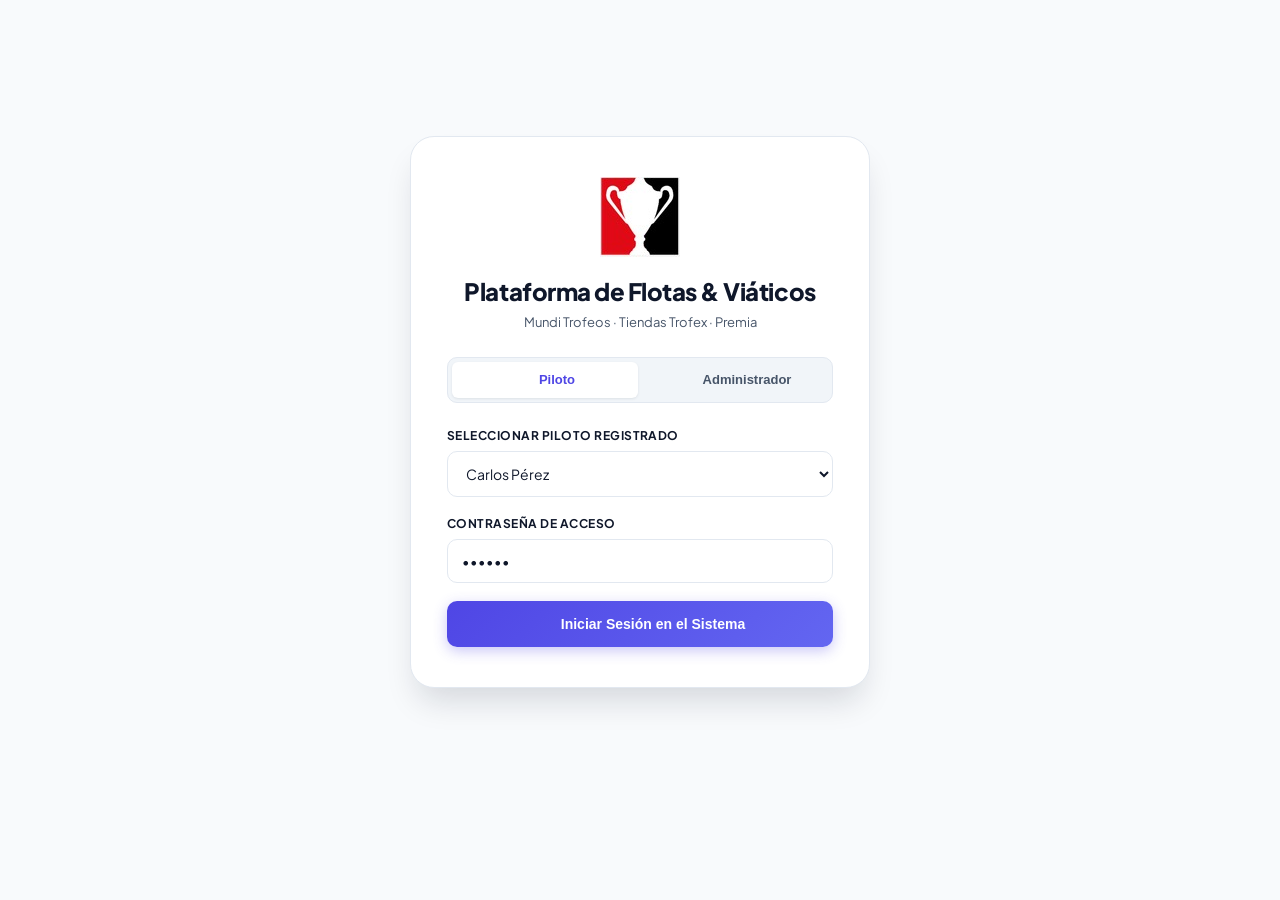
==== commit 61bec02d: "Feat: Mejoras UI/UX en formularios de registro, restriccion por tipo de licencia, insignia de pais y" ====
--- a/index.html
+++ b/index.html
@@ -104,14 +104,7 @@
             </button>
           </form>
 
-          <!-- Quick Access Demo -->
-          <div class="quick-demo-wrapper">
-            <p class="demo-title-text">Acceso Directo de Prueba</p>
-            <div class="demo-buttons-grid">
-              <button type="button" class="btn-demo-pill" onclick="quickLogin('pilot')">⚡ Entrar como Piloto</button>
-              <button type="button" class="btn-demo-pill" onclick="quickLogin('admin')">⚡ Entrar como Admin</button>
-            </div>
-          </div>
+
         </div>
       </section>
 
@@ -217,12 +210,19 @@
 
           <form id="form-inspection" onsubmit="handleStartRouteSubmit(event)" style="display: flex; flex-direction: column; gap: 24px;">
             
-            <div style="display: grid; grid-template-columns: repeat(auto-fit, minmax(220px, 1fr)); gap: 16px;">
+            <div style="display: grid; grid-template-columns: 2fr 85px 2.5fr 1.3fr 1.1fr; gap: 12px; align-items: flex-end; width: 100%;">
               <div class="form-field">
                 <label class="form-label-custom">Piloto Asignado</label>
-                <select class="form-select-custom" id="insp-pilot-id" required>
+                <select class="form-select-custom" id="insp-pilot-id" required onchange="handlePilotChange()">
                   <!-- Dynamically filled -->
                 </select>
+              </div>
+
+              <div class="form-field">
+                <label class="form-label-custom">País</label>
+                <div id="insp-pilot-country-box" class="form-input-custom" style="background: #f8fafc; font-weight: 800; display: flex; align-items: center; justify-content: center; height: 42px; padding: 0 4px;">
+                  <span class="country-acronym-badge" style="background:#2563eb; color:#fff; font-weight:800; padding:2px 8px; border-radius:4px;">GTM</span>
+                </div>
               </div>
 
               <div class="form-field">
@@ -233,61 +233,61 @@
               </div>
 
               <div class="form-field">
-                <label class="form-label-custom">Fecha de Salida</label>
+                <label class="form-label-custom">F. Salida</label>
                 <input type="date" class="form-input-custom" id="insp-date" required>
               </div>
 
               <div class="form-field">
-                <label class="form-label-custom">Hora de Inicio</label>
+                <label class="form-label-custom">Hora de Salida</label>
                 <input type="text" class="form-input-custom" id="insp-start-time" readonly style="background: #f8fafc; font-weight: 700;">
               </div>
             </div>
 
             <!-- Vehicle Specs Badge -->
-            <div id="vehicle-specs-badge" style="background: var(--bg-app); padding: 14px 18px; border-radius: var(--radius-md); border: 1px solid var(--border-light); display: flex; gap: 20px; font-size: 13px; flex-wrap: wrap;">
+            <div id="vehicle-specs-badge" style="background: var(--bg-app); padding: 14px 18px; border-radius: var(--radius-md); border: 1px solid var(--border-light); display: flex; gap: 20px; font-size: 13px; flex-wrap: wrap; align-items: center;">
               <div><strong>Placa:</strong> <span id="vbadge-plate">—</span></div>
-              <div><strong>Unidad:</strong> <span id="vbadge-unit">—</span></div>
+              <div><strong>Marca / Modelo:</strong> <span id="vbadge-model">—</span></div>
               <div><strong>Tipo:</strong> <span id="vbadge-type">—</span></div>
-              <div><strong>Modelo:</strong> <span id="vbadge-model">—</span></div>
-              <div><strong>Chasis:</strong> <span id="vbadge-chassis">—</span></div>
+              <div><strong>Año:</strong> <span id="vbadge-year">—</span></div>
+              <div><strong>Seguro:</strong> <span id="vbadge-insurance">—</span></div>
             </div>
 
             <!-- Cleanliness, Fuel & Odometer -->
             <div style="border-top: 1px solid var(--border-light); padding-top: 18px; display: flex; flex-direction: column; gap: 16px;">
               <span style="font-size: 11px; font-weight: 800; color: var(--text-muted); text-transform: uppercase; letter-spacing: 0.06em;">1. Limpieza, Combustible & Odómetro</span>
 
-              <div style="display: grid; grid-template-columns: repeat(auto-fit, minmax(240px, 1fr)); gap: 18px;">
+              <div style="display: grid; grid-template-columns: 1fr 1fr 1.8fr 1.4fr; gap: 14px; align-items: flex-end; width: 100%;">
                 <div class="form-field">
                   <label class="form-label-custom">Limpieza Interior</label>
                   <div class="quality-selector-grid" id="qs-interior">
-                    <div class="quality-pill-item bueno active" onclick="setQuality('interior', 'Bueno')">Bueno</div>
-                    <div class="quality-pill-item regular" onclick="setQuality('interior', 'Regular')">Regular</div>
-                    <div class="quality-pill-item malo" onclick="setQuality('interior', 'Malo')">Malo</div>
+                    <div class="quality-pill-item bueno active" onclick="setQuality('interior', 'Bueno', this)">B</div>
+                    <div class="quality-pill-item regular" onclick="setQuality('interior', 'Regular', this)">R</div>
+                    <div class="quality-pill-item malo" onclick="setQuality('interior', 'Malo', this)">M</div>
                   </div>
                 </div>
 
                 <div class="form-field">
                   <label class="form-label-custom">Limpieza Exterior</label>
                   <div class="quality-selector-grid" id="qs-exterior">
-                    <div class="quality-pill-item bueno active" onclick="setQuality('exterior', 'Bueno')">Bueno</div>
-                    <div class="quality-pill-item regular" onclick="setQuality('exterior', 'Regular')">Regular</div>
-                    <div class="quality-pill-item malo" onclick="setQuality('exterior', 'Malo')">Malo</div>
+                    <div class="quality-pill-item bueno active" onclick="setQuality('exterior', 'Bueno', this)">B</div>
+                    <div class="quality-pill-item regular" onclick="setQuality('exterior', 'Regular', this)">R</div>
+                    <div class="quality-pill-item malo" onclick="setQuality('exterior', 'Malo', this)">M</div>
                   </div>
                 </div>
 
                 <!-- FUEL LEVEL PILLS -->
-                <div class="form-field" style="grid-column: span 2;">
+                <div class="form-field">
                   <label class="form-label-custom">Nivel de Combustible</label>
                   <div class="quality-selector-grid" id="qs-fuel">
-                    <div class="quality-pill-item bueno active" onclick="setQuality('fuel', 'Lleno')">Lleno (100%)</div>
-                    <div class="quality-pill-item bueno" onclick="setQuality('fuel', '3/4')">3/4 de Tanque</div>
-                    <div class="quality-pill-item regular" onclick="setQuality('fuel', '1/2')">1/2 Tanque</div>
-                    <div class="quality-pill-item regular" onclick="setQuality('fuel', '1/4')">1/4 de Tanque</div>
-                    <div class="quality-pill-item malo" onclick="setQuality('fuel', 'Reserva')">Reserva</div>
-                  </div>
-                </div>
-
-                <div class="form-field" style="grid-column: span 2;">
+                    <div class="quality-pill-item bueno active" onclick="setQuality('fuel', 'Lleno', this)">F</div>
+                    <div class="quality-pill-item bueno" onclick="setQuality('fuel', '3/4', this)">3/4</div>
+                    <div class="quality-pill-item regular" onclick="setQuality('fuel', '1/2', this)">1/2</div>
+                    <div class="quality-pill-item regular" onclick="setQuality('fuel', '1/4', this)">1/4</div>
+                    <div class="quality-pill-item malo" onclick="setQuality('fuel', 'Reserva', this)">V</div>
+                  </div>
+                </div>
+
+                <div class="form-field">
                   <label class="form-label-custom">Lectura de Odómetro (KM)</label>
                   <input type="text" class="form-input-custom" id="insp-odometer" placeholder="Ej. 125,430 km" required>
                 </div>
@@ -299,43 +299,84 @@
               <span style="font-size: 11px; font-weight: 800; color: var(--text-muted); text-transform: uppercase; letter-spacing: 0.06em;">2. Inspección de Carrocería & Defectos Mecánicos</span>
 
               <!-- MAIN CONDITIONAL QUESTION -->
-              <div class="switch-row" style="margin-top: 12px; background: var(--bg-app); padding: 14px 18px; border-radius: var(--radius-md); border: 1.5px solid var(--border-light);">
-                <span class="switch-label-text" style="font-weight: 800; font-size: 14px; color: var(--dark-slate);">¿El vehículo tiene algún daño o defecto mecánico?</span>
-                <div style="display: flex; align-items: center; gap: 10px;">
-                  <span id="label-has-defects" style="font-size: 12px; font-weight: 800; color: var(--text-muted);">No</span>
-                  <label class="ios-switch">
+              <label class="defect-switch-card-main" style="display: flex; align-items: center; justify-content: space-between; margin-top: 12px; background: #ffffff; padding: 14px 18px; border-radius: var(--radius-md); border: 2px solid var(--border-light); cursor: pointer; transition: all 0.2s ease;">
+                <div style="display: flex; align-items: center; gap: 12px;">
+                  <div class="ios-switch" style="margin: 0; flex-shrink: 0;">
                     <input type="checkbox" id="chk-has-defects" onchange="toggleDefectsSubOptions(this.checked)">
                     <span class="ios-slider"></span>
-                  </label>
-                </div>
-              </div>
+                  </div>
+                  <span class="switch-label-text" style="font-weight: 800; font-size: 14px; color: var(--dark-slate);">¿El vehículo tiene algún daño o defecto mecánico?</span>
+                </div>
+                <span id="label-has-defects" style="font-size: 12px; font-weight: 800; color: #64748b; background: #f1f5f9; padding: 4px 10px; border-radius: 6px;">No (Sin Daños)</span>
+              </label>
 
               <!-- SUB-OPTIONS CONTAINER (HIDDEN UNTIL SWITCH IS TURNED YES/ON) -->
-              <div id="defects-suboptions-container" style="display: none; grid-template-columns: repeat(auto-fit, minmax(240px, 1fr)); gap: 14px; margin-top: 14px; padding: 16px; background: var(--bg-app); border-radius: var(--radius-md); border-left: 4px solid var(--rose);">
-                <div class="switch-row">
-                  <span class="switch-label-text">Daño en Carrocería / Golpes</span>
-                  <label class="ios-switch"><input type="checkbox" id="chk-dmg-carroceria"><span class="ios-slider"></span></label>
-                </div>
-                <div class="switch-row">
-                  <span class="switch-label-text">Vidrios / Parabrisas Rajado</span>
-                  <label class="ios-switch"><input type="checkbox" id="chk-dmg-vidrios"><span class="ios-slider"></span></label>
-                </div>
-                <div class="switch-row">
-                  <span class="switch-label-text">Llantas Desgastadas / Ponchadas</span>
-                  <label class="ios-switch"><input type="checkbox" id="chk-dmg-llantas"><span class="ios-slider"></span></label>
-                </div>
-                <div class="switch-row">
-                  <span class="switch-label-text">Espejos Retrovisores Rotos</span>
-                  <label class="ios-switch"><input type="checkbox" id="chk-dmg-espejos"><span class="ios-slider"></span></label>
-                </div>
-                <div class="switch-row">
-                  <span class="switch-label-text">Falla en Sistema de Alarma</span>
-                  <label class="ios-switch"><input type="checkbox" id="chk-alarm"><span class="ios-slider"></span></label>
-                </div>
-                <div class="switch-row">
-                  <span class="switch-label-text">Tablero / Indicadores con Falla</span>
-                  <label class="ios-switch"><input type="checkbox" id="chk-def-tablero"><span class="ios-slider"></span></label>
-                </div>
+              <div id="defects-suboptions-container" style="display: none; grid-template-columns: repeat(auto-fit, minmax(260px, 1fr)); gap: 12px; margin-top: 14px; padding: 16px; background: var(--bg-app); border-radius: var(--radius-md); border-left: 4px solid var(--rose);">
+                <label class="defect-switch-card" style="display: flex; align-items: center; justify-content: space-between; padding: 10px 14px; background: #ffffff; border: 1.5px solid var(--border-light); border-radius: var(--radius-md); cursor: pointer; transition: all 0.2s ease;">
+                  <div style="display: flex; align-items: center; gap: 10px;">
+                    <div class="ios-switch" style="margin: 0; flex-shrink: 0;">
+                      <input type="checkbox" id="chk-dmg-carroceria" onchange="updateSwitchCardState(this, 'lbl-dmg-carroceria')">
+                      <span class="ios-slider"></span>
+                    </div>
+                    <span class="switch-label-text" style="font-weight: 700; font-size: 13px; color: var(--dark-slate);">Daño en Carrocería / Golpes</span>
+                  </div>
+                  <span id="lbl-dmg-carroceria" style="font-size: 11px; font-weight: 800; color: #64748b; background: #f1f5f9; padding: 2px 8px; border-radius: 4px;">No</span>
+                </label>
+
+                <label class="defect-switch-card" style="display: flex; align-items: center; justify-content: space-between; padding: 10px 14px; background: #ffffff; border: 1.5px solid var(--border-light); border-radius: var(--radius-md); cursor: pointer; transition: all 0.2s ease;">
+                  <div style="display: flex; align-items: center; gap: 10px;">
+                    <div class="ios-switch" style="margin: 0; flex-shrink: 0;">
+                      <input type="checkbox" id="chk-dmg-vidrios" onchange="updateSwitchCardState(this, 'lbl-dmg-vidrios')">
+                      <span class="ios-slider"></span>
+                    </div>
+                    <span class="switch-label-text" style="font-weight: 700; font-size: 13px; color: var(--dark-slate);">Vidrios / Parabrisas Rajado</span>
+                  </div>
+                  <span id="lbl-dmg-vidrios" style="font-size: 11px; font-weight: 800; color: #64748b; background: #f1f5f9; padding: 2px 8px; border-radius: 4px;">No</span>
+                </label>
+
+                <label class="defect-switch-card" style="display: flex; align-items: center; justify-content: space-between; padding: 10px 14px; background: #ffffff; border: 1.5px solid var(--border-light); border-radius: var(--radius-md); cursor: pointer; transition: all 0.2s ease;">
+                  <div style="display: flex; align-items: center; gap: 10px;">
+                    <div class="ios-switch" style="margin: 0; flex-shrink: 0;">
+                      <input type="checkbox" id="chk-dmg-llantas" onchange="updateSwitchCardState(this, 'lbl-dmg-llantas')">
+                      <span class="ios-slider"></span>
+                    </div>
+                    <span class="switch-label-text" style="font-weight: 700; font-size: 13px; color: var(--dark-slate);">Llantas Desgastadas / Ponchadas</span>
+                  </div>
+                  <span id="lbl-dmg-llantas" style="font-size: 11px; font-weight: 800; color: #64748b; background: #f1f5f9; padding: 2px 8px; border-radius: 4px;">No</span>
+                </label>
+
+                <label class="defect-switch-card" style="display: flex; align-items: center; justify-content: space-between; padding: 10px 14px; background: #ffffff; border: 1.5px solid var(--border-light); border-radius: var(--radius-md); cursor: pointer; transition: all 0.2s ease;">
+                  <div style="display: flex; align-items: center; gap: 10px;">
+                    <div class="ios-switch" style="margin: 0; flex-shrink: 0;">
+                      <input type="checkbox" id="chk-dmg-espejos" onchange="updateSwitchCardState(this, 'lbl-dmg-espejos')">
+                      <span class="ios-slider"></span>
+                    </div>
+                    <span class="switch-label-text" style="font-weight: 700; font-size: 13px; color: var(--dark-slate);">Espejos Retrovisores Rotos</span>
+                  </div>
+                  <span id="lbl-dmg-espejos" style="font-size: 11px; font-weight: 800; color: #64748b; background: #f1f5f9; padding: 2px 8px; border-radius: 4px;">No</span>
+                </label>
+
+                <label class="defect-switch-card" style="display: flex; align-items: center; justify-content: space-between; padding: 10px 14px; background: #ffffff; border: 1.5px solid var(--border-light); border-radius: var(--radius-md); cursor: pointer; transition: all 0.2s ease;">
+                  <div style="display: flex; align-items: center; gap: 10px;">
+                    <div class="ios-switch" style="margin: 0; flex-shrink: 0;">
+                      <input type="checkbox" id="chk-alarm" onchange="updateSwitchCardState(this, 'lbl-alarm')">
+                      <span class="ios-slider"></span>
+                    </div>
+                    <span class="switch-label-text" style="font-weight: 700; font-size: 13px; color: var(--dark-slate);">Falla en Sistema de Alarma</span>
+                  </div>
+                  <span id="lbl-alarm" style="font-size: 11px; font-weight: 800; color: #64748b; background: #f1f5f9; padding: 2px 8px; border-radius: 4px;">No</span>
+                </label>
+
+                <label class="defect-switch-card" style="display: flex; align-items: center; justify-content: space-between; padding: 10px 14px; background: #ffffff; border: 1.5px solid var(--border-light); border-radius: var(--radius-md); cursor: pointer; transition: all 0.2s ease;">
+                  <div style="display: flex; align-items: center; gap: 10px;">
+                    <div class="ios-switch" style="margin: 0; flex-shrink: 0;">
+                      <input type="checkbox" id="chk-def-tablero" onchange="updateSwitchCardState(this, 'lbl-def-tablero')">
+                      <span class="ios-slider"></span>
+                    </div>
+                    <span class="switch-label-text" style="font-weight: 700; font-size: 13px; color: var(--dark-slate);">Tablero / Indicadores con Falla</span>
+                  </div>
+                  <span id="lbl-def-tablero" style="font-size: 11px; font-weight: 800; color: #64748b; background: #f1f5f9; padding: 2px 8px; border-radius: 4px;">No</span>
+                </label>
 
                 <!-- Photografic Evidence for Defects -->
                 <div style="grid-column: 1 / -1; margin-top: 8px; border-top: 1px dashed var(--border-light); padding-top: 12px;">
@@ -352,14 +393,14 @@
             <div style="border-top: 1px solid var(--border-light); padding-top: 18px;">
               <span style="font-size: 11px; font-weight: 800; color: var(--text-muted); text-transform: uppercase; letter-spacing: 0.06em;">3. Niveles de Fluidos</span>
 
-              <div style="display: grid; grid-template-columns: repeat(auto-fit, minmax(240px, 1fr)); gap: 18px; margin-top: 12px;">
+              <div style="display: grid; grid-template-columns: repeat(auto-fit, minmax(140px, 1fr)); gap: 14px; margin-top: 12px;">
                 <!-- Aceite de Motor -->
                 <div class="form-field">
                   <label class="form-label-custom">Aceite de Motor</label>
                   <div class="quality-selector-grid" id="qs-fluid-aceite">
-                    <div class="quality-pill-item bueno active" onclick="setQuality('fluid-aceite', 'Correcto')">Correcto</div>
-                    <div class="quality-pill-item regular" onclick="setQuality('fluid-aceite', 'Bajo')">Bajo</div>
-                    <div class="quality-pill-item malo" onclick="setQuality('fluid-aceite', 'Crítico')">Crítico</div>
+                    <div class="quality-pill-item bueno active" onclick="setQuality('fluid-aceite', 'Correcto', this)">F</div>
+                    <div class="quality-pill-item regular" onclick="setQuality('fluid-aceite', 'Bajo', this)">B</div>
+                    <div class="quality-pill-item malo" onclick="setQuality('fluid-aceite', 'Crítico', this)">C</div>
                   </div>
                 </div>
 
@@ -367,9 +408,9 @@
                 <div class="form-field">
                   <label class="form-label-custom">Agua / Radiador</label>
                   <div class="quality-selector-grid" id="qs-fluid-radiador">
-                    <div class="quality-pill-item bueno active" onclick="setQuality('fluid-radiador', 'Correcto')">Correcto</div>
-                    <div class="quality-pill-item regular" onclick="setQuality('fluid-radiador', 'Bajo')">Bajo</div>
-                    <div class="quality-pill-item malo" onclick="setQuality('fluid-radiador', 'Crítico')">Crítico</div>
+                    <div class="quality-pill-item bueno active" onclick="setQuality('fluid-radiador', 'Correcto', this)">F</div>
+                    <div class="quality-pill-item regular" onclick="setQuality('fluid-radiador', 'Bajo', this)">B</div>
+                    <div class="quality-pill-item malo" onclick="setQuality('fluid-radiador', 'Crítico', this)">C</div>
                   </div>
                 </div>
 
@@ -377,9 +418,9 @@
                 <div class="form-field">
                   <label class="form-label-custom">Líquido de Frenos</label>
                   <div class="quality-selector-grid" id="qs-fluid-frenos">
-                    <div class="quality-pill-item bueno active" onclick="setQuality('fluid-frenos', 'Correcto')">Correcto</div>
-                    <div class="quality-pill-item regular" onclick="setQuality('fluid-frenos', 'Bajo')">Bajo</div>
-                    <div class="quality-pill-item malo" onclick="setQuality('fluid-frenos', 'Crítico')">Crítico</div>
+                    <div class="quality-pill-item bueno active" onclick="setQuality('fluid-frenos', 'Correcto', this)">F</div>
+                    <div class="quality-pill-item regular" onclick="setQuality('fluid-frenos', 'Bajo', this)">B</div>
+                    <div class="quality-pill-item malo" onclick="setQuality('fluid-frenos', 'Crítico', this)">C</div>
                   </div>
                 </div>
 
@@ -387,9 +428,9 @@
                 <div class="form-field">
                   <label class="form-label-custom">Líquido Hidráulico</label>
                   <div class="quality-selector-grid" id="qs-fluid-hidraulico">
-                    <div class="quality-pill-item bueno active" onclick="setQuality('fluid-hidraulico', 'Correcto')">Correcto</div>
-                    <div class="quality-pill-item regular" onclick="setQuality('fluid-hidraulico', 'Bajo')">Bajo</div>
-                    <div class="quality-pill-item malo" onclick="setQuality('fluid-hidraulico', 'Crítico')">Crítico</div>
+                    <div class="quality-pill-item bueno active" onclick="setQuality('fluid-hidraulico', 'Correcto', this)">F</div>
+                    <div class="quality-pill-item regular" onclick="setQuality('fluid-hidraulico', 'Bajo', this)">B</div>
+                    <div class="quality-pill-item malo" onclick="setQuality('fluid-hidraulico', 'Crítico', this)">C</div>
                   </div>
                 </div>
               </div>
@@ -399,31 +440,72 @@
             <div style="border-top: 1px solid var(--border-light); padding-top: 18px;">
               <span style="font-size: 11px; font-weight: 800; color: var(--text-muted); text-transform: uppercase; letter-spacing: 0.06em;">4. Kit de Emergencia & Documentos Obligatorios</span>
 
-              <div style="display: grid; grid-template-columns: repeat(auto-fit, minmax(240px, 1fr)); gap: 12px; margin-top: 12px;">
-                <div class="switch-row">
-                  <span class="switch-label-text">Llanta de Repuesto Operativa</span>
-                  <label class="ios-switch"><input type="checkbox" id="kit-llanta" checked><span class="ios-slider"></span></label>
-                </div>
-                <div class="switch-row">
-                  <span class="switch-label-text">Triquet / Gato Hidráulico</span>
-                  <label class="ios-switch"><input type="checkbox" id="kit-gato" checked><span class="ios-slider"></span></label>
-                </div>
-                <div class="switch-row">
-                  <span class="switch-label-text">Triángulos de Señalización</span>
-                  <label class="ios-switch"><input type="checkbox" id="kit-triangulo" checked><span class="ios-slider"></span></label>
-                </div>
-                <div class="switch-row">
-                  <span class="switch-label-text">Extintor Recargado</span>
-                  <label class="ios-switch"><input type="checkbox" id="kit-extintor" checked><span class="ios-slider"></span></label>
-                </div>
-                <div class="switch-row">
-                  <span class="switch-label-text">Tarjeta de Circulación Vigente</span>
-                  <label class="ios-switch"><input type="checkbox" id="doc-tarjeta" checked><span class="ios-slider"></span></label>
-                </div>
-                <div class="switch-row">
-                  <span class="switch-label-text">Licencia de Conducir Vigente</span>
-                  <label class="ios-switch"><input type="checkbox" id="doc-licencia" checked><span class="ios-slider"></span></label>
-                </div>
+              <div style="display: grid; grid-template-columns: repeat(auto-fit, minmax(260px, 1fr)); gap: 12px; margin-top: 12px;">
+                <label class="kit-switch-card" style="display: flex; align-items: center; justify-content: space-between; padding: 10px 14px; background: #ecfdf5; border: 1.5px solid #10b981; border-radius: var(--radius-md); cursor: pointer; transition: all 0.2s ease;">
+                  <div style="display: flex; align-items: center; gap: 10px;">
+                    <div class="ios-switch" style="margin: 0; flex-shrink: 0;">
+                      <input type="checkbox" id="kit-llanta" checked onchange="updateKitCardState(this, 'lbl-kit-llanta')">
+                      <span class="ios-slider"></span>
+                    </div>
+                    <span class="switch-label-text" style="font-weight: 700; font-size: 13px; color: var(--dark-slate);">Llanta de Repuesto Operativa</span>
+                  </div>
+                  <span id="lbl-kit-llanta" style="font-size: 11px; font-weight: 800; color: #047857; background: #d1fae5; padding: 2px 8px; border-radius: 4px;">Sí</span>
+                </label>
+
+                <label class="kit-switch-card" style="display: flex; align-items: center; justify-content: space-between; padding: 10px 14px; background: #ecfdf5; border: 1.5px solid #10b981; border-radius: var(--radius-md); cursor: pointer; transition: all 0.2s ease;">
+                  <div style="display: flex; align-items: center; gap: 10px;">
+                    <div class="ios-switch" style="margin: 0; flex-shrink: 0;">
+                      <input type="checkbox" id="kit-gato" checked onchange="updateKitCardState(this, 'lbl-kit-gato')">
+                      <span class="ios-slider"></span>
+                    </div>
+                    <span class="switch-label-text" style="font-weight: 700; font-size: 13px; color: var(--dark-slate);">Triquet / Gato Hidráulico</span>
+                  </div>
+                  <span id="lbl-kit-gato" style="font-size: 11px; font-weight: 800; color: #047857; background: #d1fae5; padding: 2px 8px; border-radius: 4px;">Sí</span>
+                </label>
+
+                <label class="kit-switch-card" style="display: flex; align-items: center; justify-content: space-between; padding: 10px 14px; background: #ecfdf5; border: 1.5px solid #10b981; border-radius: var(--radius-md); cursor: pointer; transition: all 0.2s ease;">
+                  <div style="display: flex; align-items: center; gap: 10px;">
+                    <div class="ios-switch" style="margin: 0; flex-shrink: 0;">
+                      <input type="checkbox" id="kit-triangulo" checked onchange="updateKitCardState(this, 'lbl-kit-triangulo')">
+                      <span class="ios-slider"></span>
+                    </div>
+                    <span class="switch-label-text" style="font-weight: 700; font-size: 13px; color: var(--dark-slate);">Triángulos de Señalización</span>
+                  </div>
+                  <span id="lbl-kit-triangulo" style="font-size: 11px; font-weight: 800; color: #047857; background: #d1fae5; padding: 2px 8px; border-radius: 4px;">Sí</span>
+                </label>
+
+                <label class="kit-switch-card" style="display: flex; align-items: center; justify-content: space-between; padding: 10px 14px; background: #ecfdf5; border: 1.5px solid #10b981; border-radius: var(--radius-md); cursor: pointer; transition: all 0.2s ease;">
+                  <div style="display: flex; align-items: center; gap: 10px;">
+                    <div class="ios-switch" style="margin: 0; flex-shrink: 0;">
+                      <input type="checkbox" id="kit-extintor" checked onchange="updateKitCardState(this, 'lbl-kit-extintor')">
+                      <span class="ios-slider"></span>
+                    </div>
+                    <span class="switch-label-text" style="font-weight: 700; font-size: 13px; color: var(--dark-slate);">Extintor Recargado</span>
+                  </div>
+                  <span id="lbl-kit-extintor" style="font-size: 11px; font-weight: 800; color: #047857; background: #d1fae5; padding: 2px 8px; border-radius: 4px;">Sí</span>
+                </label>
+
+                <label class="kit-switch-card" style="display: flex; align-items: center; justify-content: space-between; padding: 10px 14px; background: #ecfdf5; border: 1.5px solid #10b981; border-radius: var(--radius-md); cursor: pointer; transition: all 0.2s ease;">
+                  <div style="display: flex; align-items: center; gap: 10px;">
+                    <div class="ios-switch" style="margin: 0; flex-shrink: 0;">
+                      <input type="checkbox" id="doc-tarjeta" checked onchange="updateKitCardState(this, 'lbl-doc-tarjeta')">
+                      <span class="ios-slider"></span>
+                    </div>
+                    <span class="switch-label-text" style="font-weight: 700; font-size: 13px; color: var(--dark-slate);">Tarjeta de Circulación Vigente</span>
+                  </div>
+                  <span id="lbl-doc-tarjeta" style="font-size: 11px; font-weight: 800; color: #047857; background: #d1fae5; padding: 2px 8px; border-radius: 4px;">Sí</span>
+                </label>
+
+                <label class="kit-switch-card" style="display: flex; align-items: center; justify-content: space-between; padding: 10px 14px; background: #ecfdf5; border: 1.5px solid #10b981; border-radius: var(--radius-md); cursor: pointer; transition: all 0.2s ease;">
+                  <div style="display: flex; align-items: center; gap: 10px;">
+                    <div class="ios-switch" style="margin: 0; flex-shrink: 0;">
+                      <input type="checkbox" id="doc-licencia" checked onchange="updateKitCardState(this, 'lbl-doc-licencia')">
+                      <span class="ios-slider"></span>
+                    </div>
+                    <span class="switch-label-text" style="font-weight: 700; font-size: 13px; color: var(--dark-slate);">Licencia de Conducir Vigente</span>
+                  </div>
+                  <span id="lbl-doc-licencia" style="font-size: 11px; font-weight: 800; color: #047857; background: #d1fae5; padding: 2px 8px; border-radius: 4px;">Sí</span>
+                </label>
               </div>
             </div>
 
@@ -745,13 +827,14 @@
             <table class="saas-table">
               <thead>
                 <tr>
-                  <th>Piloto</th>
-                  <th>Edad / Puesto</th>
+                  <th>Piloto / Nombre</th>
+                  <th>Teléfono</th>
+                  <th>Puesto / Edad</th>
                   <th>No. Licencia</th>
                   <th>Tipo</th>
                   <th>Vencimiento</th>
                   <th>Foto Licencia</th>
-                  <th>Estado Licencia</th>
+                  <th>Estado</th>
                   <th>País</th>
                   <th>Acciones</th>
                 </tr>
@@ -766,7 +849,7 @@
         <!-- TAB 2: VEHICLES MANAGEMENT -->
         <div id="admin-tab-content-vehicles" class="card-enterprise" style="display: none;">
           <div style="display: flex; justify-content: space-between; align-items: center; flex-wrap: wrap; gap: 14px;">
-            <input type="text" class="form-input-custom" id="search-vehicles" placeholder="🔍 Buscar por placa, unidad o modelo..." style="max-width: 340px;" oninput="renderAdminVehiclesTable()">
+            <input type="text" class="form-input-custom" id="search-vehicles" placeholder="🔍 Buscar por placa, marca, modelo, póliza..." style="max-width: 340px;" oninput="renderAdminVehiclesTable()">
             <button type="button" class="btn-primary-lg" onclick="openModalAddVehicle()" style="width: auto; padding: 10px 18px; font-size: 13px;">
               <i data-lucide="plus-square" style="width: 16px; height: 16px;"></i> Registrar Vehículo
             </button>
@@ -777,11 +860,14 @@
               <thead>
                 <tr>
                   <th>Placa</th>
-                  <th>Nombre Unidad</th>
+                  <th>Marca</th>
+                  <th>Modelo</th>
                   <th>Tipo</th>
-                  <th>Marca / Modelo</th>
-                  <th>Rendimiento (KM/Gal)</th>
-                  <th>Combustible</th>
+                  <th>Año</th>
+                  <th>Seguro</th>
+                  <th>No. Póliza</th>
+                  <th>F. Vencimiento</th>
+                  <th>Tel. Póliza</th>
                   <th>Acciones</th>
                 </tr>
               </thead>
@@ -927,16 +1013,20 @@
 
             <div style="display: grid; grid-template-columns: 1fr 1fr; gap: 14px;">
               <div class="form-field">
+                <label class="form-label-custom">Tel. (Número de Teléfono)</label>
+                <input type="tel" class="form-input-custom" id="newp-phone" required placeholder="Ej. +502 5555-1234">
+              </div>
+              <div class="form-field">
                 <label class="form-label-custom">Edad</label>
                 <input type="number" class="form-input-custom" id="newp-age" min="18" max="75" required placeholder="30">
               </div>
+            </div>
+
+            <div style="display: grid; grid-template-columns: 1fr 1fr; gap: 14px;">
               <div class="form-field">
                 <label class="form-label-custom">No. Licencia</label>
                 <input type="text" class="form-input-custom" id="newp-license" required placeholder="GTM-99887">
               </div>
-            </div>
-
-            <div style="display: grid; grid-template-columns: 1fr 1fr; gap: 14px;">
               <div class="form-field">
                 <label class="form-label-custom">Tipo de Licencia</label>
                 <select class="form-select-custom" id="newp-type" required>
@@ -945,26 +1035,28 @@
                   <option value="C">Tipo C (Liviano)</option>
                 </select>
               </div>
+            </div>
+
+            <div style="display: grid; grid-template-columns: 1fr 1fr; gap: 14px;">
               <div class="form-field">
                 <label class="form-label-custom">Fecha de Vencimiento</label>
                 <input type="date" class="form-input-custom" id="newp-expdate" required>
+              </div>
+              <div class="form-field">
+                <label class="form-label-custom">País de Residencia</label>
+                <select class="form-select-custom" id="newp-country" required>
+                  <option value="Guatemala">Guatemala</option>
+                  <option value="Honduras">Honduras</option>
+                  <option value="El Salvador">El Salvador</option>
+                  <option value="Nicaragua">Nicaragua</option>
+                  <option value="Costa Rica">Costa Rica</option>
+                </select>
               </div>
             </div>
 
             <div class="form-field">
               <label class="form-label-custom">Puesto / Cargo</label>
               <input type="text" class="form-input-custom" id="newp-puesto" required placeholder="Ej. Piloto Repartidor - Zona Norte">
-            </div>
-
-            <div class="form-field">
-              <label class="form-label-custom">País de Residencia</label>
-              <select class="form-select-custom" id="newp-country" required>
-                <option value="Guatemala">Guatemala</option>
-                <option value="Honduras">Honduras</option>
-                <option value="El Salvador">El Salvador</option>
-                <option value="Nicaragua">Nicaragua</option>
-                <option value="Costa Rica">Costa Rica</option>
-              </select>
             </div>
 
             <!-- ADMIN CAPTURE / UPLOAD LICENSE PHOTO FOR NEW PILOT -->
@@ -992,7 +1084,7 @@
 
     <!-- MODAL: ADD VEHICLE -->
     <div class="modal-backdrop" id="modal-add-vehicle">
-      <div class="modal-container-card">
+      <div class="modal-container-card" style="max-width: 580px;">
         <div class="modal-header-bar">
           <h3>Registrar Nuevo Vehículo</h3>
           <button type="button" class="modal-close-icon" onclick="closeModal('modal-add-vehicle')">&times;</button>
@@ -1005,8 +1097,19 @@
                 <input type="text" class="form-input-custom" id="newv-plate" required placeholder="P-554GTM">
               </div>
               <div class="form-field">
-                <label class="form-label-custom">Nombre / Código Unidad</label>
-                <input type="text" class="form-input-custom" id="newv-unit" required placeholder="Unidad H4">
+                <label class="form-label-custom">Año</label>
+                <input type="number" class="form-input-custom" id="newv-year" required placeholder="2024" min="1990" max="2030">
+              </div>
+            </div>
+
+            <div style="display: grid; grid-template-columns: 1fr 1fr; gap: 14px;">
+              <div class="form-field">
+                <label class="form-label-custom">Marca</label>
+                <input type="text" class="form-input-custom" id="newv-brand" required placeholder="Ej. Toyota, Isuzu, Hyundai">
+              </div>
+              <div class="form-field">
+                <label class="form-label-custom">Modelo</label>
+                <input type="text" class="form-input-custom" id="newv-model" required placeholder="Ej. Hilux, H100, NPR">
               </div>
             </div>
 
@@ -1017,47 +1120,59 @@
                   <option value="Panel">Panel</option>
                   <option value="Camioncito">Camioncito</option>
                   <option value="Pickup">Pickup</option>
+                  <option value="Sedán">Sedán</option>
+                  <option value="SUV">SUV</option>
+                  <option value="Camión">Camión</option>
+                  <option value="Tráiler">Tráiler</option>
                 </select>
               </div>
               <div class="form-field">
-                <label class="form-label-custom">Marca / Modelo</label>
-                <select class="form-select-custom" id="newv-model" required>
-                  <option value="Toyota">Toyota</option>
-                  <option value="Hyundai">Hyundai</option>
-                  <option value="Isuzu">Isuzu</option>
+                <label class="form-label-custom">País de Asignación</label>
+                <select class="form-select-custom" id="newv-country" required>
+                  <option value="Guatemala">Guatemala</option>
+                  <option value="Honduras">Honduras</option>
+                  <option value="El Salvador">El Salvador</option>
+                  <option value="Nicaragua">Nicaragua</option>
+                  <option value="Costa Rica">Costa Rica</option>
                 </select>
               </div>
             </div>
 
-            <div style="display: grid; grid-template-columns: 1fr 1fr; gap: 14px;">
-              <div class="form-field">
-                <label class="form-label-custom">Rendimiento (KM/Galón)</label>
-                <input type="number" step="0.1" class="form-input-custom" id="newv-rendimiento" required placeholder="35">
-              </div>
-              <div class="form-field">
-                <label class="form-label-custom">Tipo Combustible</label>
-                <select class="form-select-custom" id="newv-combustible" required>
-                  <option value="Diésel">Diésel</option>
-                  <option value="Gasolina">Gasolina</option>
-                </select>
-              </div>
-            </div>
-
-            <div class="form-field">
-              <label class="form-label-custom">Número de Chasis</label>
-              <input type="text" class="form-input-custom" id="newv-chassis" required placeholder="JTEBR3FJ2CK998877">
-            </div>
-
-            <div class="form-field">
-              <label class="form-label-custom">País de Asignación</label>
-              <select class="form-select-custom" id="newv-country" required>
-                <option value="Guatemala">Guatemala</option>
-                <option value="Honduras">Honduras</option>
-                <option value="El Salvador">El Salvador</option>
-                <option value="Nicaragua">Nicaragua</option>
-                <option value="Costa Rica">Costa Rica</option>
-              </select>
-            </div>
+            <!-- INSURANCE SELECTION (SÍ / NO BUTTONS) -->
+            <div class="form-field" style="border-top: 1px solid var(--border-light); padding-top: 14px; margin-top: 6px;">
+              <label class="form-label-custom">Seguro del Vehículo</label>
+              <div style="display: flex; gap: 12px; margin-top: 6px;">
+                <button type="button" id="btn-insurance-yes" class="btn-toggle-insurance active" onclick="setInsuranceChoice('Sí')" style="flex: 1; padding: 10px; border-radius: 8px; font-weight: 800; font-size: 13px; cursor: pointer; border: 2px solid #059669; background: #ecfdf5; color: #047857; display: flex; align-items: center; justify-content: center; gap: 6px;">
+                  <i data-lucide="check-circle" style="width: 16px; height: 16px;"></i> Sí
+                </button>
+                <button type="button" id="btn-insurance-no" class="btn-toggle-insurance" onclick="setInsuranceChoice('No')" style="flex: 1; padding: 10px; border-radius: 8px; font-weight: 800; font-size: 13px; cursor: pointer; border: 2px solid #cbd5e1; background: #f8fafc; color: #64748b; display: flex; align-items: center; justify-content: center; gap: 6px;">
+                  <i data-lucide="x-circle" style="width: 16px; height: 16px;"></i> No
+                </button>
+              </div>
+              <input type="hidden" id="newv-insurance" value="Sí">
+            </div>
+
+            <!-- INSURANCE DETAILS BLOCK (NO. PÓLIZA, F. VENCIMIENTO, TEL. PÓLIZA) -->
+            <div id="insurance-details-container" style="background: #f8fafc; border: 1px solid #e2e8f0; border-radius: 8px; padding: 14px; margin-top: 10px;">
+              <p style="font-size: 11px; font-weight: 800; color: #475569; text-transform: uppercase; margin: 0 0 10px 0;">🛡️ Información de la Póliza de Seguro</p>
+              
+              <div style="display: grid; grid-template-columns: 1fr 1fr; gap: 12px; margin-bottom: 10px;">
+                <div class="form-field" style="margin: 0;">
+                  <label class="form-label-custom">No. Póliza</label>
+                  <input type="text" class="form-input-custom" id="newv-policy-number" placeholder="Ej. POL-998877">
+                </div>
+                <div class="form-field" style="margin: 0;">
+                  <label class="form-label-custom">F. Vencimiento</label>
+                  <input type="date" class="form-input-custom" id="newv-policy-exp">
+                </div>
+              </div>
+
+              <div class="form-field" style="margin: 0;">
+                <label class="form-label-custom">Tel. Póliza (Emergencias/Asistencia)</label>
+                <input type="tel" class="form-input-custom" id="newv-policy-phone" placeholder="Ej. +502 2200-1122 / 1777">
+              </div>
+            </div>
+
           </div>
           <div class="modal-footer-bar">
             <button type="button" class="btn-secondary-custom" onclick="closeModal('modal-add-vehicle')">Cancelar</button>
--- a/css/styles.css
+++ b/css/styles.css
@@ -1017,10 +1017,12 @@
   max-width: 770px !important;
   box-sizing: border-box !important;
   margin: 0 auto !important;
-  padding: 20px 24px !important;
+  padding: 16px 20px !important;
   background: #ffffff !important;
   color: #000000 !important;
   overflow: visible !important;
+  page-break-inside: avoid !important;
+  break-inside: avoid !important;
 }
 
 #pdf-document-view * {
